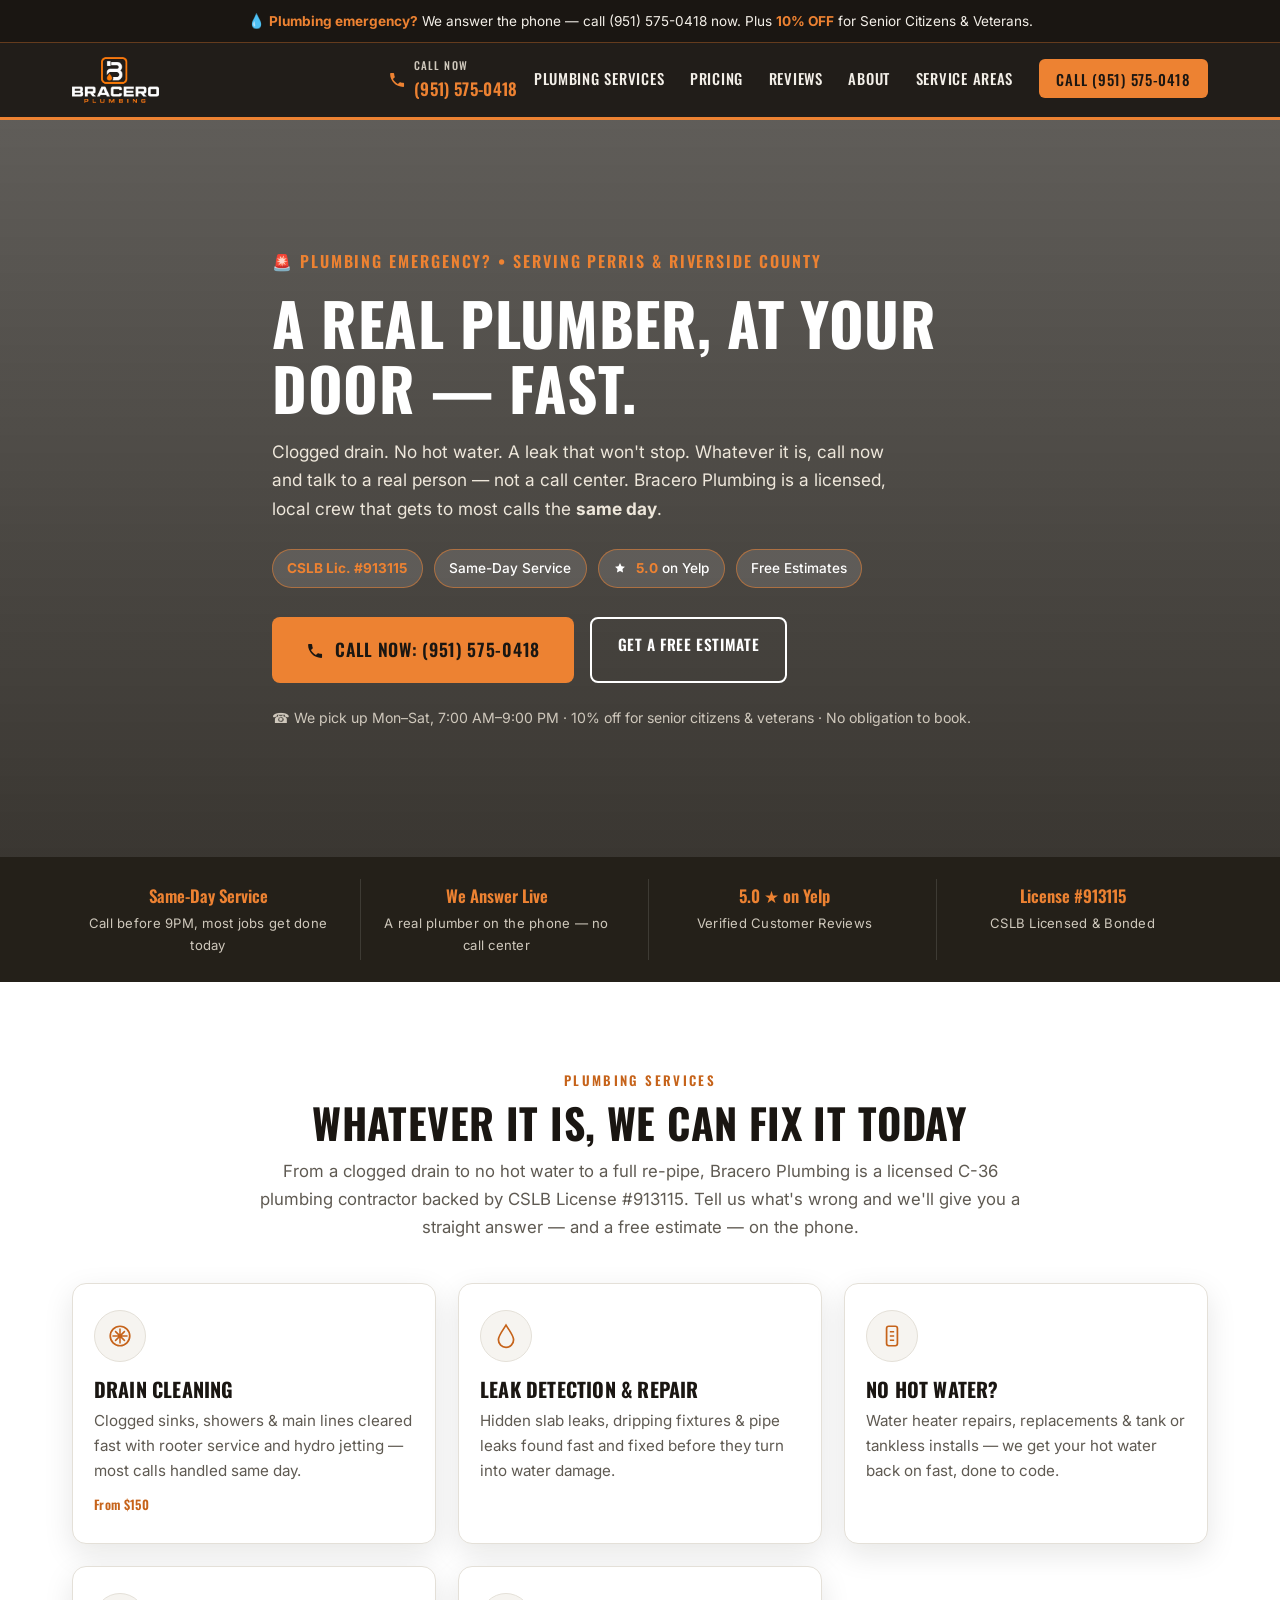
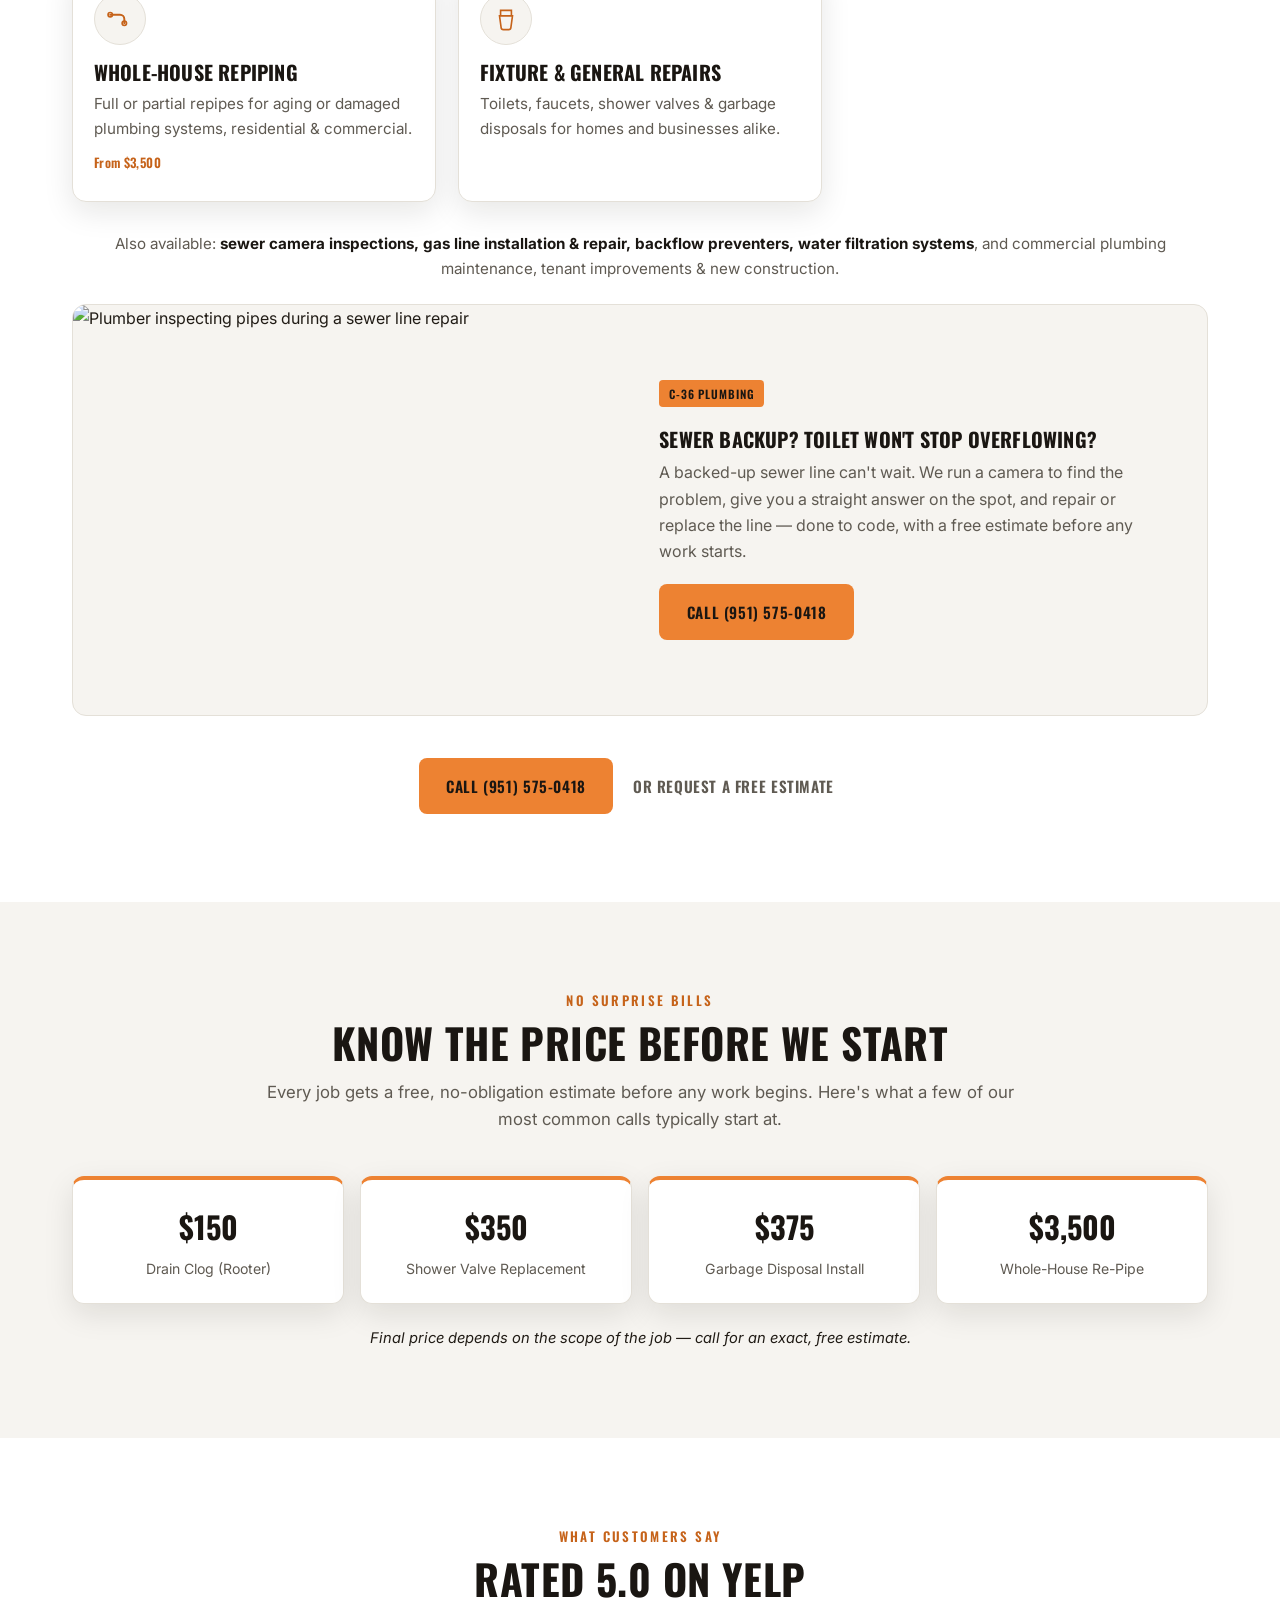
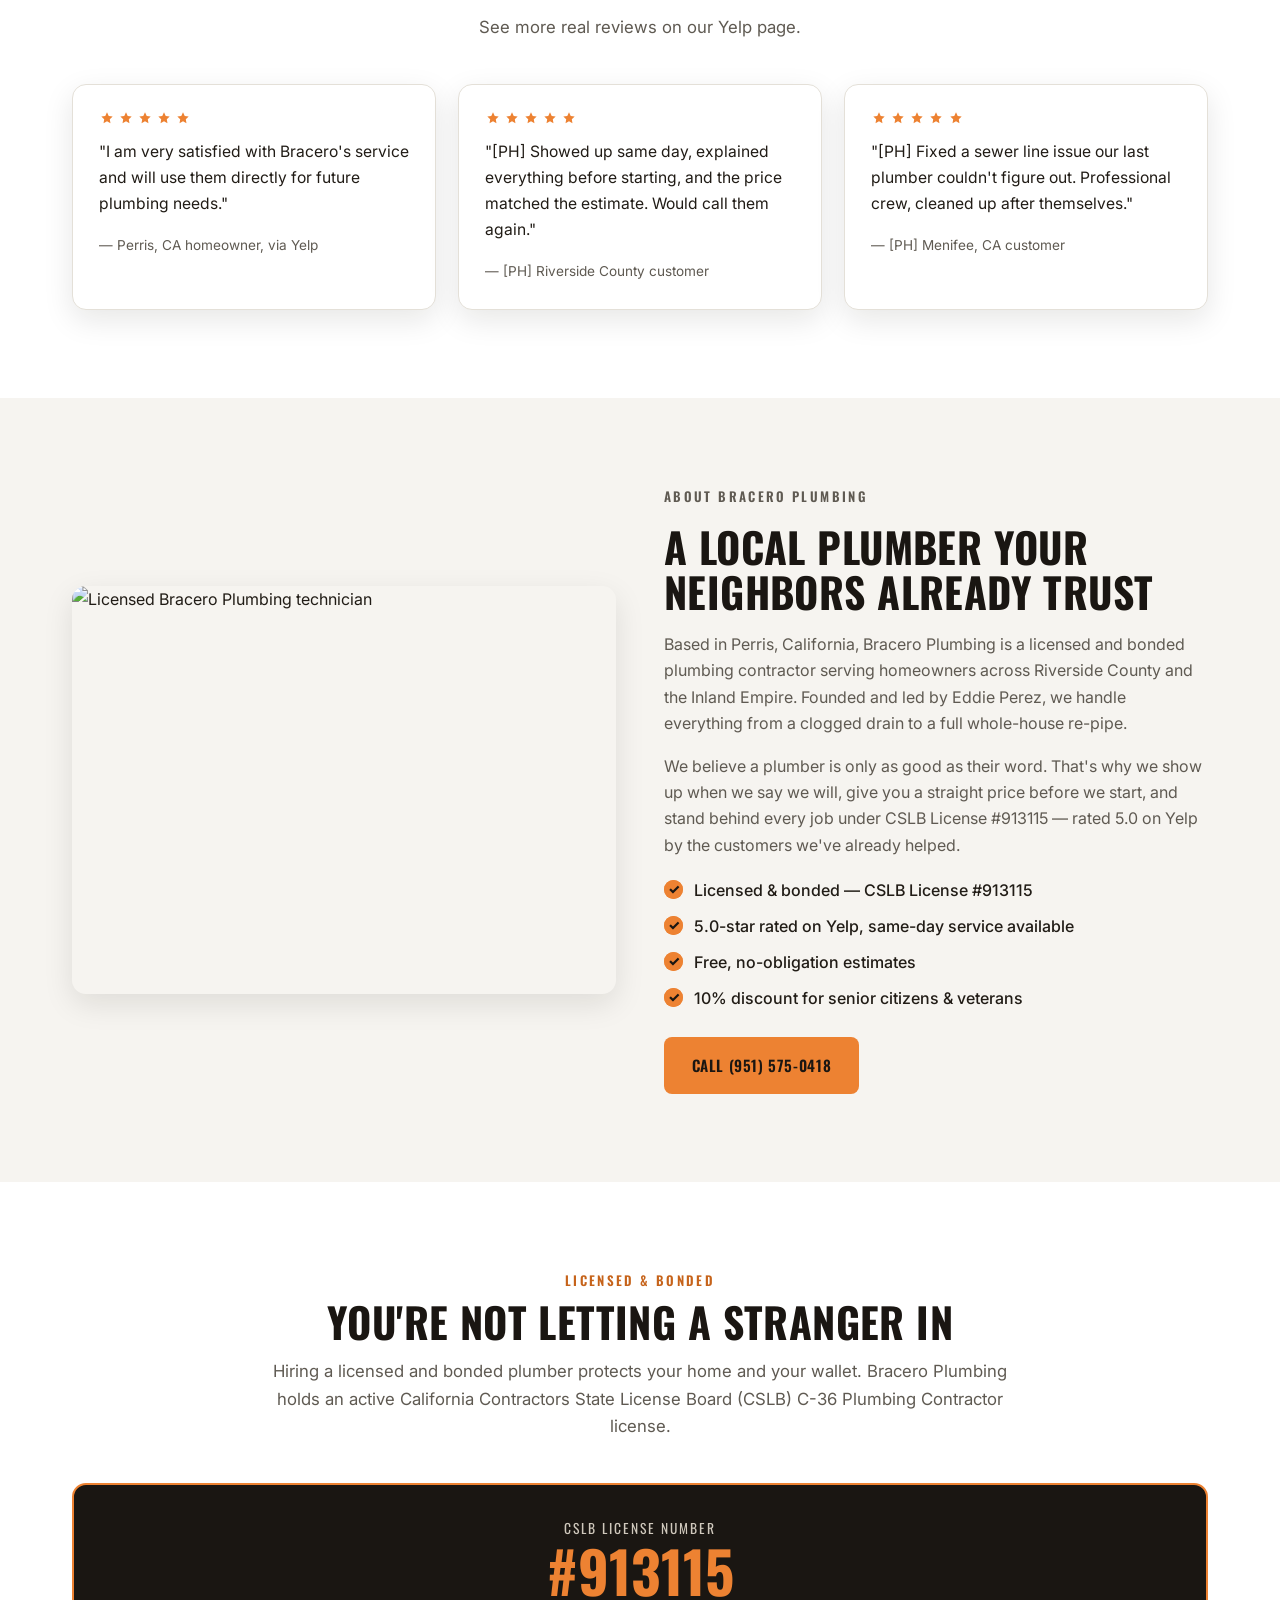
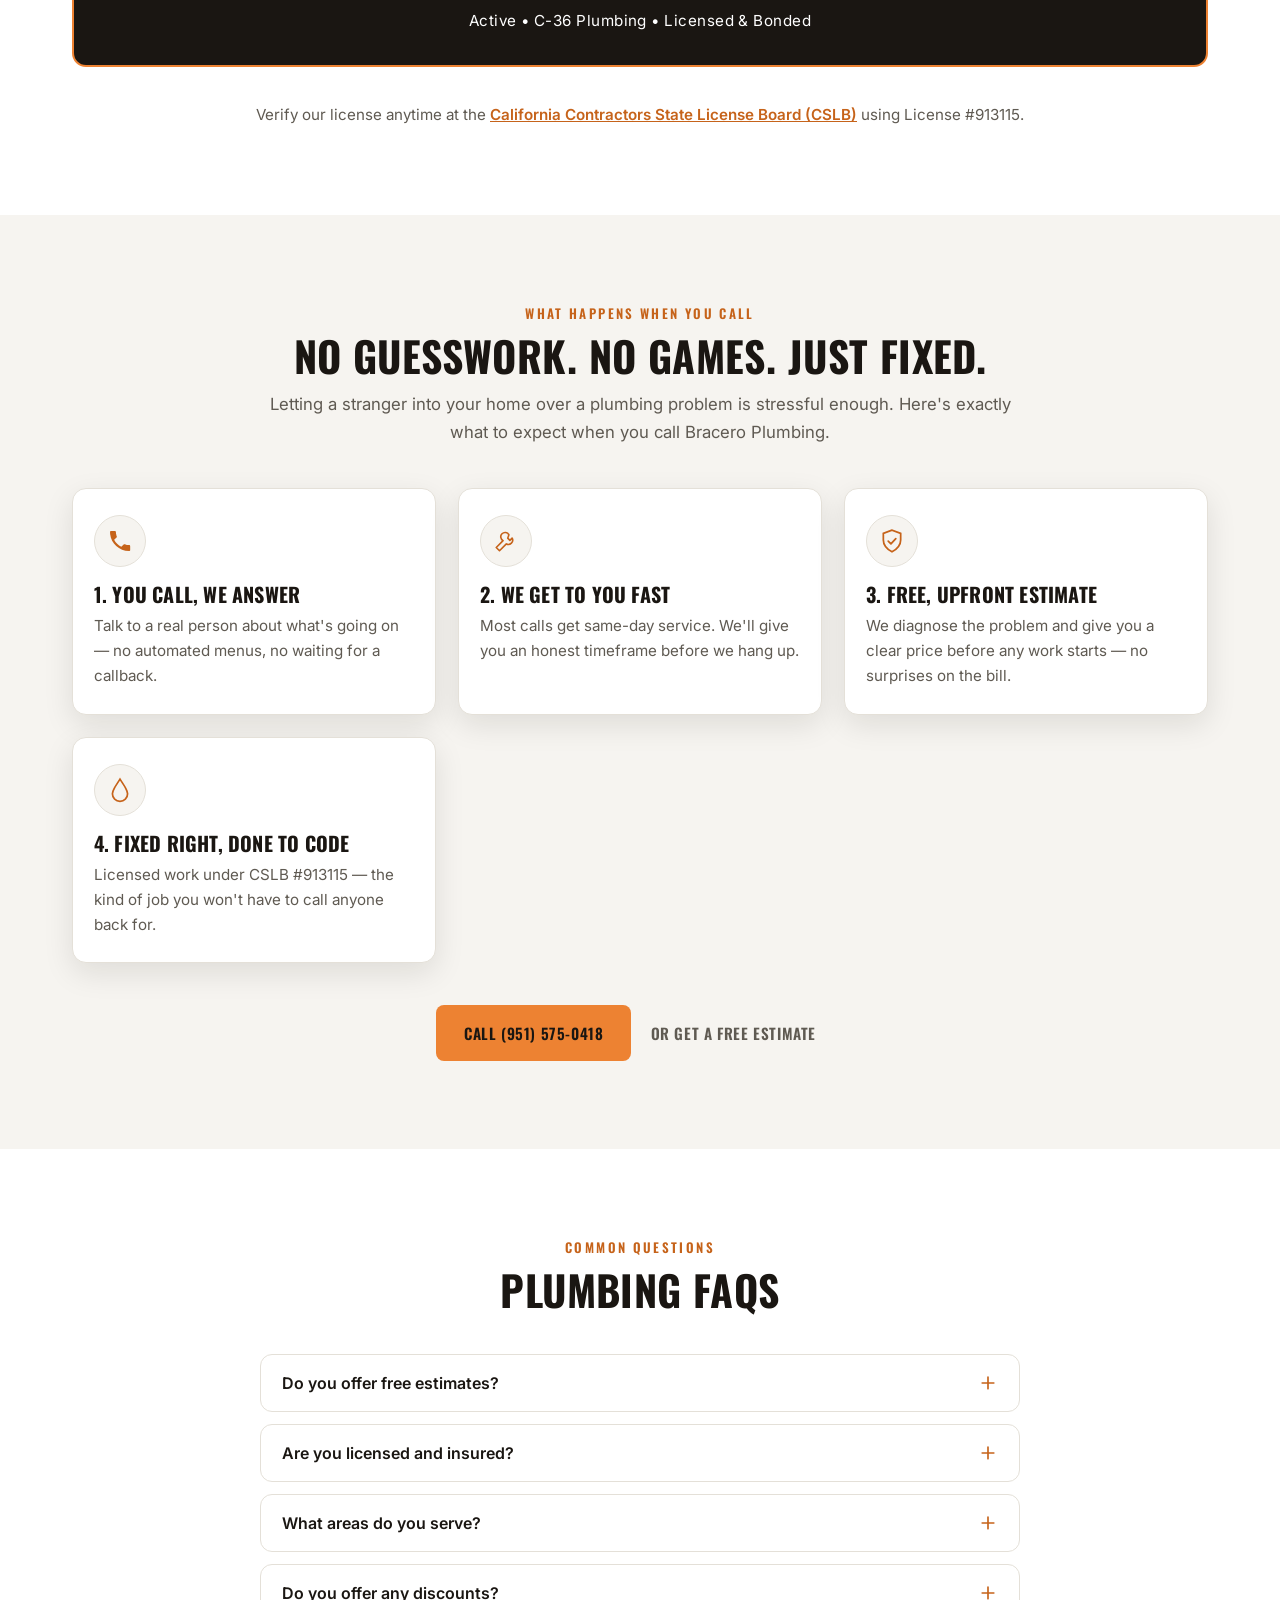
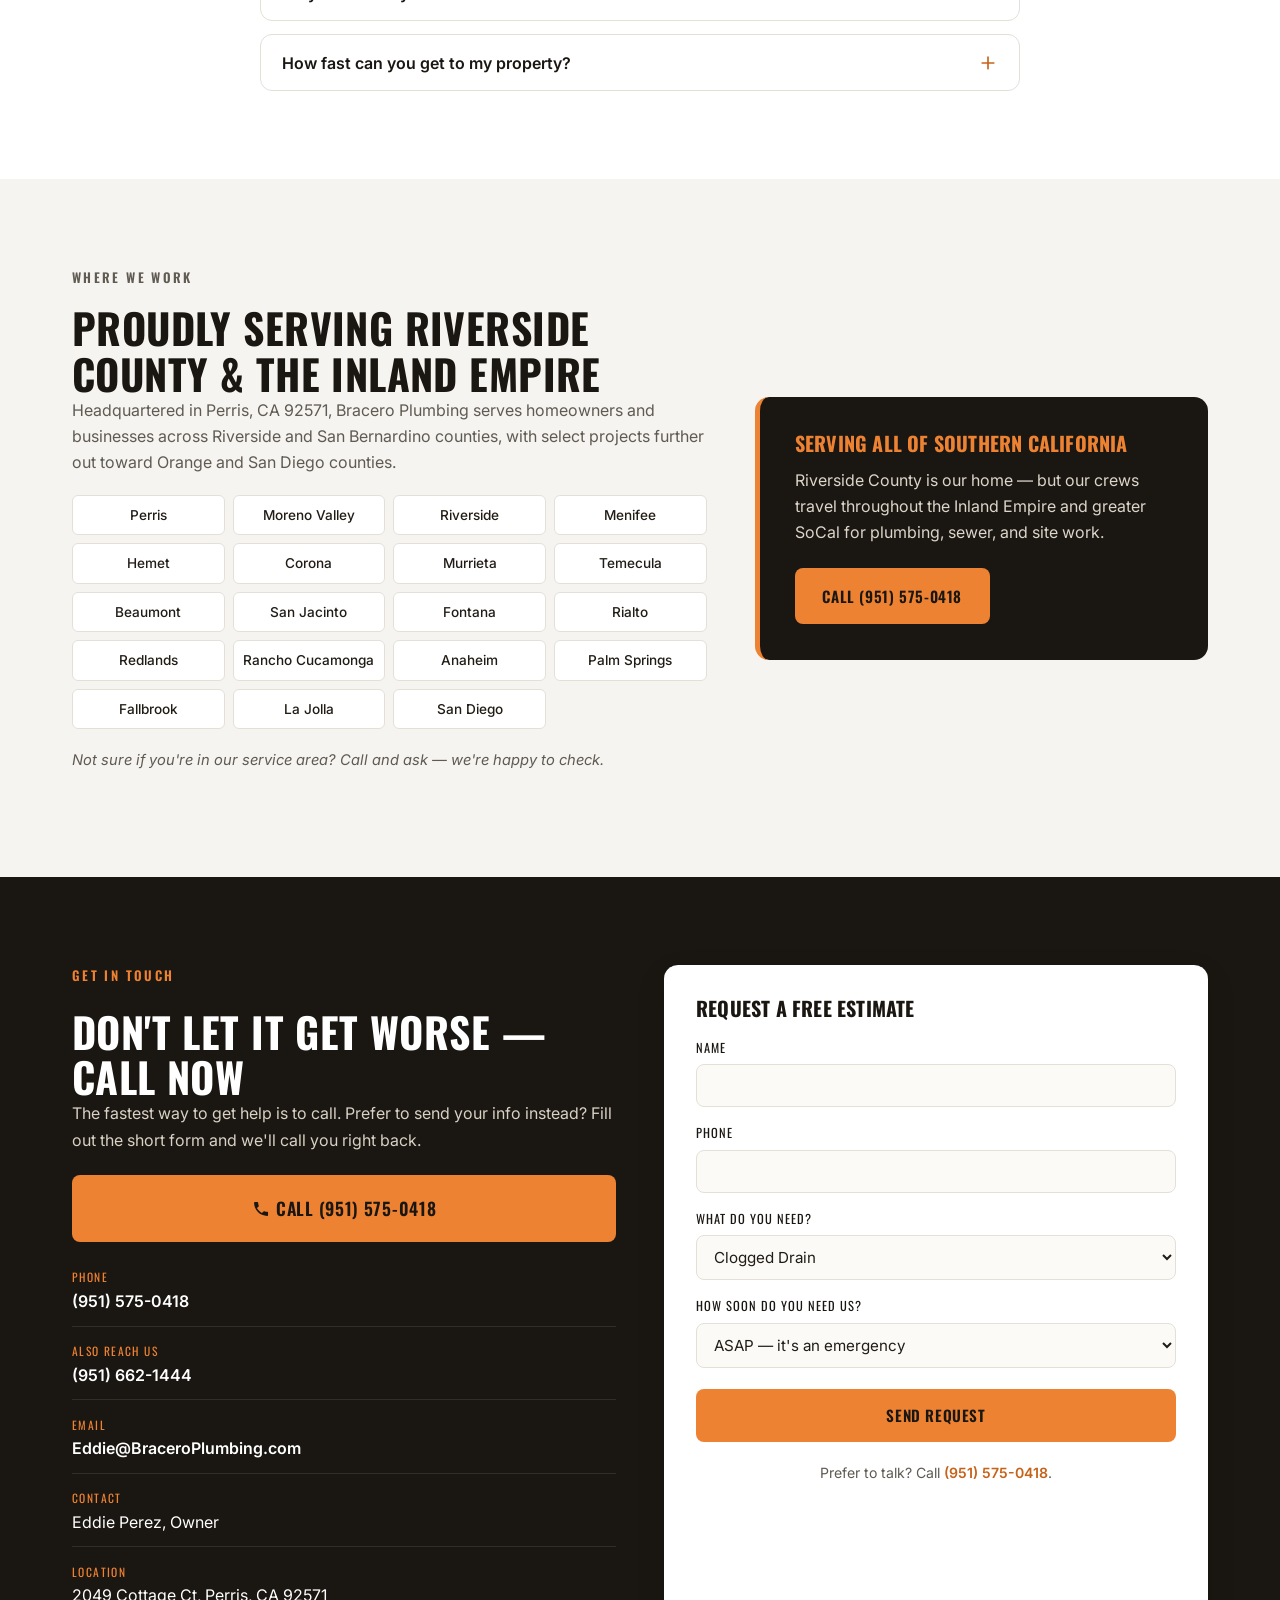
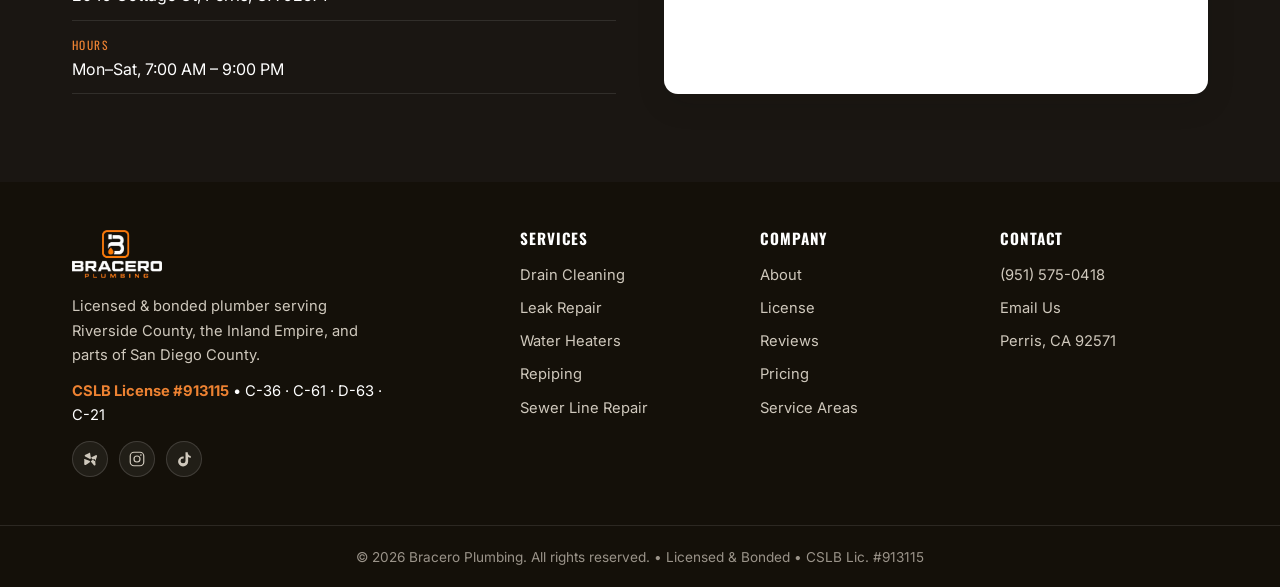
==== index.html @ b83cc7f8 "aaa" ====
<!DOCTYPE html>
<html lang="en">

<head>
  <meta charset="UTF-8" />
  <meta name="viewport" content="width=device-width, initial-scale=1.0" />

  <!-- ===================== PRIMARY SEO ===================== -->
  <title>Emergency Plumber in Perris, CA | Same-Day Service — Bracero Plumbing</title>
  <meta name="description"
    content="Plumbing emergency in Perris, CA? Bracero Plumbing answers the phone and gets a licensed plumber to your door fast — clogged drains, no hot water, leaks, sewer backups &amp; more. Same-day service across Riverside County. CSLB #913115, 5.0 on Yelp. Call (951) 575-0418." />
  <meta name="keywords"
    content="emergency plumber Perris CA, plumber near me Perris, same day plumber Riverside County, clogged drain Perris, no hot water plumber, sewer backup plumber, licensed plumbing contractor Perris CA, CSLB License 913115" />
  <meta name="author" content="Bracero Plumbing" />
  <meta name="robots" content="index, follow" />
  <meta name="geo.region" content="US-CA" />
  <meta name="geo.placename" content="Perris, California" />
  <meta name="geo.position" content="33.7825;-117.2286" />
  <meta name="ICBM" content="33.7825, -117.2286" />
  <link rel="canonical" href="https://www.braceroengineeringco.com/" />

  <!-- ===================== OPEN GRAPH / SOCIAL ===================== -->
  <meta property="og:type" content="website" />
  <meta property="og:site_name" content="Bracero Plumbing" />
  <meta property="og:title" content="Emergency Plumber in Perris, CA | Bracero Plumbing" />
  <meta property="og:description"
    content="A licensed plumber to your door, fast. Clogged drains, no hot water, leaks &amp; sewer backups — same-day service across Riverside County. CSLB Lic. #913115 &middot; 5.0 on Yelp." />
  <meta property="og:url" content="https://www.braceroengineeringco.com/" />
  <meta property="og:image" content="https://www.braceroengineeringco.com/assets/img/og-image.jpg" />
  <meta property="og:image:width" content="1200" />
  <meta property="og:image:height" content="630" />
  <meta name="twitter:card" content="summary_large_image" />
  <meta name="twitter:title" content="Emergency Plumber in Perris, CA | Bracero Plumbing" />
  <meta name="twitter:description"
    content="Same-day drain cleaning, leak repair, water heaters &amp; sewer line service across Riverside County. CSLB Lic. #913115 &middot; 5.0 on Yelp." />
  <meta name="twitter:image" content="https://www.braceroengineeringco.com/assets/img/og-image.jpg" />

  <meta name="theme-color" content="#1a1612" />
  <link rel="icon" type="image/png" href="assets/img/favicon.png" />
  <link rel="apple-touch-icon" href="assets/img/favicon.png" />

  <!-- ===================== FONTS ===================== -->
  <link rel="preconnect" href="https://fonts.googleapis.com" />
  <link rel="preconnect" href="https://fonts.gstatic.com" crossorigin />
  <link
    href="https://fonts.googleapis.com/css2?family=Oswald:wght@500;600;700&family=Inter:wght@400;500;600;700&display=swap"
    rel="stylesheet" />

  <link rel="stylesheet" href="assets/css/styles.css" />

  <!-- ===================== STRUCTURED DATA (LocalBusiness) ===================== -->
  <script type="application/ld+json">
{
  "@context": "https://schema.org",
  "@type": "Plumber",
  "@id": "https://www.braceroengineeringco.com/#business",
  "name": "Bracero Plumbing",
  "image": "https://www.braceroengineeringco.com/assets/img/og-image.jpg",
  "logo": "https://www.braceroengineeringco.com/assets/img/logo-mark.png",
  "url": "https://www.braceroengineeringco.com/",
  "telephone": "+1-951-575-0418",
  "email": "Eddie@BraceroPlumbing.com",
  "description": "Licensed and bonded residential plumber serving Perris, Riverside County, the Inland Empire, and parts of San Diego County. Same-day drain cleaning, leak detection, water heaters, sewer line repair, and repiping. CSLB License #913115.",
  "slogan": "Licensed & Bonded — Built on Trust.",
  "founder": "Eddie Perez",
  "priceRange": "$$",
  "sameAs": [
    "https://www.yelp.com/biz/bracero-plumbing-perris",
    "https://instagram.com/Bracero_plumbing",
    "https://tiktok.com/@braceroengineering"
  ],
  "address": {
    "@type": "PostalAddress",
    "streetAddress": "2049 Cottage Ct",
    "addressLocality": "Perris",
    "addressRegion": "CA",
    "postalCode": "92571",
    "addressCountry": "US"
  },
  "geo": { "@type": "GeoCoordinates", "latitude": 33.7825, "longitude": -117.2286 },
  "areaServed": [
    { "@type": "AdministrativeArea", "name": "Riverside County, California" },
    { "@type": "AdministrativeArea", "name": "San Bernardino County, California" },
    { "@type": "City", "name": "Perris" },
    { "@type": "City", "name": "Moreno Valley" },
    { "@type": "City", "name": "Riverside" },
    { "@type": "City", "name": "Menifee" },
    { "@type": "City", "name": "Hemet" },
    { "@type": "City", "name": "Corona" },
    { "@type": "City", "name": "Murrieta" },
    { "@type": "City", "name": "Temecula" },
    { "@type": "City", "name": "Beaumont" },
    { "@type": "City", "name": "San Jacinto" },
    { "@type": "City", "name": "Fontana" },
    { "@type": "City", "name": "Rialto" },
    { "@type": "City", "name": "Redlands" },
    { "@type": "City", "name": "Rancho Cucamonga" },
    { "@type": "City", "name": "Anaheim" },
    { "@type": "City", "name": "Palm Springs" },
    { "@type": "City", "name": "Fallbrook" },
    { "@type": "City", "name": "La Jolla" },
    { "@type": "City", "name": "San Diego" }
  ],
  "hasCredential": "CSLB Contractor License #913115 (C-36 Plumbing Contractor)",
  "openingHoursSpecification": [{
    "@type": "OpeningHoursSpecification",
    "dayOfWeek": ["Monday","Tuesday","Wednesday","Thursday","Friday","Saturday"],
    "opens": "07:00", "closes": "21:00"
  }],
  "hasOfferCatalog": {
    "@type": "OfferCatalog",
    "name": "Plumbing Services",
    "itemListElement": [
      { "@type": "Offer", "itemOffered": { "@type": "Service", "name": "Drain Cleaning & Hydro Jetting" } },
      { "@type": "Offer", "itemOffered": { "@type": "Service", "name": "Sewer Camera Inspections" } },
      { "@type": "Offer", "itemOffered": { "@type": "Service", "name": "Sewer & Water-Line Repair" } },
      { "@type": "Offer", "itemOffered": { "@type": "Service", "name": "Slab-Leak Detection & Repair" } },
      { "@type": "Offer", "itemOffered": { "@type": "Service", "name": "Whole-House Repiping" } },
      { "@type": "Offer", "itemOffered": { "@type": "Service", "name": "Water Heater Installation & Repair" } },
      { "@type": "Offer", "itemOffered": { "@type": "Service", "name": "Toilet, Faucet & Fixture Repairs" } },
      { "@type": "Offer", "itemOffered": { "@type": "Service", "name": "Gas Line Installation & Repair" } },
      { "@type": "Offer", "itemOffered": { "@type": "Service", "name": "Backflow Preventers" } },
      { "@type": "Offer", "itemOffered": { "@type": "Service", "name": "Water Filtration Systems" } },
      { "@type": "Offer", "itemOffered": { "@type": "Service", "name": "Commercial Plumbing Maintenance" } },
      { "@type": "Offer", "itemOffered": { "@type": "Service", "name": "New Construction Plumbing" } }
    ]
  }
}
</script>
</head>

<body>

  <!-- ===================== PROMO BANNER ===================== -->
  <div class="promo-banner">
    <div class="container">
      <p>💧 <strong>Plumbing emergency?</strong> We answer the phone — call (951) 575-0418 now. Plus <strong>10% OFF</strong> for Senior Citizens &amp; Veterans.</p>
    </div>
  </div>

  <!-- ===================== HEADER ===================== -->
  <header class="site-header" id="top">
    <div class="container header-inner">
      <a href="#top" class="brand" aria-label="Bracero Plumbing home">
        <img src="assets/img/logo-mark.png" alt="Bracero Plumbing logo" class="brand-logo" />
      </a>
      <a href="tel:+19515750418" class="header-phone">
        <svg class="icon" viewBox="0 0 24 24" aria-hidden="true"><use href="#i-phone"/></svg>
        <span><span class="header-phone-label">Call Now</span>(951) 575-0418</span>
      </a>
      <nav class="main-nav" aria-label="Primary">
        <button class="nav-toggle" id="navToggle" aria-label="Open menu" aria-expanded="false">
          <span></span><span></span><span></span>
        </button>
        <ul class="nav-list" id="navList">
          <li><a href="#services">Plumbing Services</a></li>
          <li><a href="#pricing">Pricing</a></li>
          <li><a href="#reviews">Reviews</a></li>
          <li><a href="#about">About</a></li>
          <li><a href="#areas">Service Areas</a></li>
          <li><a href="tel:+19515750418" class="nav-cta">Call (951) 575-0418</a></li>
        </ul>
      </nav>
    </div>
  </header>

  <!-- inline icon sprite -->
  <svg style="display:none" aria-hidden="true">
    <symbol id="i-phone" viewBox="0 0 24 24"><path d="M6.6 10.8c1.4 2.8 3.8 5.1 6.6 6.6l2.2-2.2c.3-.3.7-.4 1.1-.2 1.2.5 2.5.8 3.9.8.6 0 1 .4 1 1v3.4c0 .6-.4 1-1 1C10.6 21.2 2.8 13.4 2.8 3.7c0-.6.4-1 1-1H7.2c.6 0 1 .4 1 1 0 1.4.3 2.7.8 3.9.2.4.1.8-.2 1.1L6.6 10.8Z" fill="currentColor"/></symbol>
    <symbol id="i-drain" viewBox="0 0 24 24"><circle cx="12" cy="12" r="9" fill="none" stroke="currentColor" stroke-width="1.6"/><path d="M12 5v14M5 12h14M7.5 7.5l9 9M16.5 7.5l-9 9" stroke="currentColor" stroke-width="1.4"/></symbol>
    <symbol id="i-drop" viewBox="0 0 24 24"><path d="M12 2C9 7 5 11.5 5 15.5A7 7 0 0019 15.5C19 11.5 15 7 12 2Z" fill="none" stroke="currentColor" stroke-width="1.6"/></symbol>
    <symbol id="i-heater" viewBox="0 0 24 24"><rect x="7" y="3" width="10" height="18" rx="2" fill="none" stroke="currentColor" stroke-width="1.6"/><path d="M10 8h4M10 12h4M10 16h4" stroke="currentColor" stroke-width="1.4"/></symbol>
    <symbol id="i-pipe" viewBox="0 0 24 24"><path d="M3 8h9a4 4 0 0 1 4 4v4" fill="none" stroke="currentColor" stroke-width="1.8" stroke-linecap="round"/><circle cx="3" cy="8" r="2" fill="none" stroke="currentColor" stroke-width="1.6"/><circle cx="16" cy="16" r="2" fill="none" stroke="currentColor" stroke-width="1.6"/></symbol>
    <symbol id="i-wrench" viewBox="0 0 24 24"><path d="M14.7 6.3a4 4 0 1 0-5.4 5.4L3 18l3 3 6.3-6.3a4 4 0 0 0 5.4-5.4l-2.1 2.1-2-2z" fill="none" stroke="currentColor" stroke-width="1.5" stroke-linejoin="round"/></symbol>
    <symbol id="i-toilet" viewBox="0 0 24 24"><path d="M7 4h10v5H7z" fill="none" stroke="currentColor" stroke-width="1.5"/><path d="M6 9h12l-1.5 11a2 2 0 0 1-2 1.8h-5a2 2 0 0 1-2-1.8L6 9Z" fill="none" stroke="currentColor" stroke-width="1.5"/></symbol>
    <symbol id="i-shield" viewBox="0 0 24 24"><path d="M12 2 4 5v6c0 5 3.5 8.5 8 11 4.5-2.5 8-6 8-11V5l-8-3Z" fill="none" stroke="currentColor" stroke-width="1.6"/><path d="M8.5 12.2 11 14.7l4.5-4.9" fill="none" stroke="currentColor" stroke-width="1.6" stroke-linecap="round" stroke-linejoin="round"/></symbol>
    <symbol id="i-star" viewBox="0 0 24 24"><path d="M12 3.5l2.6 5.4 5.9.8-4.3 4.2 1 5.9-5.2-2.8-5.2 2.8 1-5.9-4.3-4.2 5.9-.8Z" fill="currentColor"/></symbol>
    <symbol id="i-plus" viewBox="0 0 24 24"><path d="M12 5v14M5 12h14" stroke="currentColor" stroke-width="2" stroke-linecap="round"/></symbol>
    <symbol id="i-instagram" viewBox="0 0 24 24"><rect x="3" y="3" width="18" height="18" rx="5" fill="none" stroke="currentColor" stroke-width="1.6"/><circle cx="12" cy="12" r="4" fill="none" stroke="currentColor" stroke-width="1.6"/><circle cx="17.2" cy="6.8" r="1.1" fill="currentColor"/></symbol>
    <symbol id="i-tiktok" viewBox="0 0 24 24"><path d="M14 3v11.5a3.3 3.3 0 1 1-3.3-3.3c.3 0 .6 0 .9.1V8.7a6.7 6.7 0 1 0 5.9 6.6V9.4a6.2 6.2 0 0 0 3.5 1.1V7.9a4.1 4.1 0 0 1-3.5-2.3A4.2 4.2 0 0 1 17 3Z" fill="currentColor"/></symbol>
    <symbol id="i-yelp" viewBox="0 0 24 24"><path d="M12 3.5l1.2 6.8a1.3 1.3 0 0 1-1.9 1.4L5.6 8.6a1.3 1.3 0 0 1 .4-2.4l5.6-2.6a.4.4 0 0 1 .4-.1ZM4.9 12l6.2 2.2a1.3 1.3 0 0 1 .2 2.4l-5 3.3a1.3 1.3 0 0 1-2-1.1l.1-5.7a.4.4 0 0 1 .5-1.1Zm8.4 3.6 3.9 4.8a1.3 1.3 0 0 0 2.2-1l-.6-6.1a1.3 1.3 0 0 0-2.1-.9l-3.2 2.4a1.3 1.3 0 0 0-.2 1.8ZM14 9.8l5.5-2.9a1.3 1.3 0 0 1 1.8 1.6l-1.9 5.4a1.3 1.3 0 0 1-2.3.2L14 10.9a.4.4 0 0 1 0-1.1Z" fill="currentColor"/></symbol>
  </svg>

  <!-- ===================== HERO ===================== -->
  <section class="hero" id="home">
    <div class="hero-overlay"></div>
    <div class="container hero-content">
      <p class="hero-eyebrow">🚨 Plumbing Emergency? &bull; Serving Perris &amp; Riverside County</p>
      <h1>A Real Plumber, At Your Door — Fast.</h1>
      <p class="hero-sub">Clogged drain. No hot water. A leak that won't stop. Whatever it is, call now and talk to
        a real person — not a call center. Bracero Plumbing is a licensed, local crew that gets to most calls the
        <strong>same day</strong>.</p>
      <div class="hero-badges">
        <span class="badge"><strong>CSLB Lic. #913115</strong></span>
        <span class="badge">Same-Day Service</span>
        <a class="badge" href="https://www.yelp.com/biz/bracero-plumbing-perris" target="_blank" rel="noopener">
          <svg class="icon" viewBox="0 0 24 24" aria-hidden="true" style="width:14px;height:14px;vertical-align:-2px;margin-right:.3rem"><use href="#i-star"/></svg>
          <strong>5.0</strong> on Yelp
        </a>
        <span class="badge">Free Estimates</span>
      </div>
      <div class="hero-actions">
        <a href="tel:+19515750418" class="btn btn-primary btn-lg">
          <svg class="icon" viewBox="0 0 24 24" aria-hidden="true"><use href="#i-phone"/></svg>
          Call Now: (951) 575-0418
        </a>
        <a href="#contact" class="btn btn-outline">Get a Free Estimate</a>
      </div>
      <p class="hero-hours">☎ We pick up Mon–Sat, 7:00 AM–9:00 PM &middot; 10% off for senior citizens &amp;
        veterans &middot; No obligation to book.</p>
    </div>
  </section>

  <!-- ===================== TRUST BAR ===================== -->
  <section class="trustbar" aria-label="Why choose Bracero Plumbing">
    <div class="container trustbar-grid">
      <div class="trust-item"><span class="trust-num">Same-Day Service</span><span class="trust-label">Call before
          9PM, most jobs get done today</span></div>
      <div class="trust-item"><span class="trust-num">We Answer Live</span><span class="trust-label">A real plumber
          on the phone — no call center</span></div>
      <div class="trust-item"><span class="trust-num">5.0 &#9733; on Yelp</span><span class="trust-label">Verified
          Customer Reviews</span></div>
      <div class="trust-item"><span class="trust-num">License #913115</span><span class="trust-label">CSLB Licensed
          &amp; Bonded</span></div>
    </div>
  </section>

  <!-- ===================== PLUMBING SERVICES ===================== -->
  <section class="section" id="services">
    <div class="container">
      <div class="section-head">
        <p class="eyebrow">Plumbing Services</p>
        <h2>Whatever It Is, We Can Fix It Today</h2>
        <p class="section-intro">From a clogged drain to no hot water to a full re-pipe, Bracero Plumbing is a
          licensed C-36 plumbing contractor backed by CSLB&nbsp;License&nbsp;#913115. Tell us what's wrong and
          we'll give you a straight answer — and a free estimate — on the phone.</p>
      </div>

      <div class="cards icon-cards">
        <article class="card icon-card">
          <div class="icon-card-icon"><svg class="icon" viewBox="0 0 24 24" aria-hidden="true"><use href="#i-drain"/></svg></div>
          <div class="card-body">
            <h3>Drain Cleaning</h3>
            <p>Clogged sinks, showers &amp; main lines cleared fast with rooter service and hydro jetting — most
              calls handled same day.</p>
            <span class="icon-card-price">From $150</span>
          </div>
        </article>

        <article class="card icon-card">
          <div class="icon-card-icon"><svg class="icon" viewBox="0 0 24 24" aria-hidden="true"><use href="#i-drop"/></svg></div>
          <div class="card-body">
            <h3>Leak Detection &amp; Repair</h3>
            <p>Hidden slab leaks, dripping fixtures &amp; pipe leaks found fast and fixed before they turn into
              water damage.</p>
          </div>
        </article>

        <article class="card icon-card">
          <div class="icon-card-icon"><svg class="icon" viewBox="0 0 24 24" aria-hidden="true"><use href="#i-heater"/></svg></div>
          <div class="card-body">
            <h3>No Hot Water?</h3>
            <p>Water heater repairs, replacements &amp; tank or tankless installs — we get your hot water back on
              fast, done to code.</p>
          </div>
        </article>

        <article class="card icon-card">
          <div class="icon-card-icon"><svg class="icon" viewBox="0 0 24 24" aria-hidden="true"><use href="#i-pipe"/></svg></div>
          <div class="card-body">
            <h3>Whole-House Repiping</h3>
            <p>Full or partial repipes for aging or damaged plumbing systems, residential &amp; commercial.</p>
            <span class="icon-card-price">From $3,500</span>
          </div>
        </article>

        <article class="card icon-card">
          <div class="icon-card-icon"><svg class="icon" viewBox="0 0 24 24" aria-hidden="true"><use href="#i-toilet"/></svg></div>
          <div class="card-body">
            <h3>Fixture &amp; General Repairs</h3>
            <p>Toilets, faucets, shower valves &amp; garbage disposals for homes and businesses alike.</p>
          </div>
        </article>
      </div>

      <p class="services-more">Also available: <strong>sewer camera inspections, gas line installation &amp; repair,
        backflow preventers, water filtration systems</strong>, and commercial plumbing maintenance, tenant
        improvements &amp; new construction.</p>

      <div class="feature-banner">
        <div class="feature-banner-media">
          <img src="https://images.unsplash.com/photo-1748442001865-5583ec02ae22?q=80&w=1200&auto=format&fit=crop"
            alt="Plumber inspecting pipes during a sewer line repair" loading="lazy" />
        </div>
        <div class="feature-banner-body">
          <span class="card-tag">C-36 Plumbing</span>
          <h3>Sewer Backup? Toilet Won't Stop Overflowing?</h3>
          <p>A backed-up sewer line can't wait. We run a camera to find the problem, give you a straight answer on
            the spot, and repair or replace the line — done to code, with a free estimate before any work starts.</p>
          <a href="tel:+19515750418" class="btn btn-primary">Call (951) 575-0418</a>
        </div>
      </div>

      <div class="section-cta">
        <a href="tel:+19515750418" class="btn btn-primary">Call (951) 575-0418</a>
        <a href="#contact" class="btn btn-ghost">or request a free estimate</a>
      </div>
    </div>
  </section>

  <!-- ===================== PRICING ===================== -->
  <section class="section section-alt" id="pricing">
    <div class="container">
      <div class="section-head">
        <p class="eyebrow">No Surprise Bills</p>
        <h2>Know the Price Before We Start</h2>
        <p class="section-intro">Every job gets a free, no-obligation estimate before any work begins. Here's
          what a few of our most common calls typically start at.</p>
      </div>
      <div class="pricing-strip">
        <div class="pricing-chip"><span class="pricing-amount">$150</span><span class="pricing-label">Drain Clog
            (Rooter)</span></div>
        <div class="pricing-chip"><span class="pricing-amount">$350</span><span class="pricing-label">Shower Valve
            Replacement</span></div>
        <div class="pricing-chip"><span class="pricing-amount">$375</span><span class="pricing-label">Garbage
            Disposal Install</span></div>
        <div class="pricing-chip"><span class="pricing-amount">$3,500</span><span class="pricing-label">Whole-House
            Re-Pipe</span></div>
      </div>
      <p class="areas-note" style="text-align:center;margin-top:1.4rem">Final price depends on the scope of the job
        — call for an exact, free estimate.</p>
    </div>
  </section>

  <!-- ===================== REVIEWS ===================== -->
  <section class="section" id="reviews">
    <div class="container">
      <div class="section-head">
        <p class="eyebrow">What Customers Say</p>
        <h2>Rated 5.0 on Yelp</h2>
        <p class="section-intro">See more real reviews on our <a
            href="https://www.yelp.com/biz/bracero-plumbing-perris" target="_blank" rel="noopener">Yelp page</a>.</p>
      </div>
      <div class="reviews-grid">
        <!-- [PH] Placeholder reviews — swap for real Google/Yelp reviews before launch -->
        <blockquote class="review-card">
          <div class="review-stars">
            <svg class="icon" viewBox="0 0 24 24"><use href="#i-star"/></svg>
            <svg class="icon" viewBox="0 0 24 24"><use href="#i-star"/></svg>
            <svg class="icon" viewBox="0 0 24 24"><use href="#i-star"/></svg>
            <svg class="icon" viewBox="0 0 24 24"><use href="#i-star"/></svg>
            <svg class="icon" viewBox="0 0 24 24"><use href="#i-star"/></svg>
          </div>
          <p>"I am very satisfied with Bracero's service and will use them directly for future plumbing needs."</p>
          <cite>— Perris, CA homeowner, via Yelp</cite>
        </blockquote>
        <blockquote class="review-card">
          <div class="review-stars">
            <svg class="icon" viewBox="0 0 24 24"><use href="#i-star"/></svg>
            <svg class="icon" viewBox="0 0 24 24"><use href="#i-star"/></svg>
            <svg class="icon" viewBox="0 0 24 24"><use href="#i-star"/></svg>
            <svg class="icon" viewBox="0 0 24 24"><use href="#i-star"/></svg>
            <svg class="icon" viewBox="0 0 24 24"><use href="#i-star"/></svg>
          </div>
          <p>"[PH] Showed up same day, explained everything before starting, and the price matched the estimate.
            Would call them again."</p>
          <cite>— [PH] Riverside County customer</cite>
        </blockquote>
        <blockquote class="review-card">
          <div class="review-stars">
            <svg class="icon" viewBox="0 0 24 24"><use href="#i-star"/></svg>
            <svg class="icon" viewBox="0 0 24 24"><use href="#i-star"/></svg>
            <svg class="icon" viewBox="0 0 24 24"><use href="#i-star"/></svg>
            <svg class="icon" viewBox="0 0 24 24"><use href="#i-star"/></svg>
            <svg class="icon" viewBox="0 0 24 24"><use href="#i-star"/></svg>
          </div>
          <p>"[PH] Fixed a sewer line issue our last plumber couldn't figure out. Professional crew, cleaned up
            after themselves."</p>
          <cite>— [PH] Menifee, CA customer</cite>
        </blockquote>
      </div>
    </div>
  </section>

  <!-- ===================== ABOUT ===================== -->
  <section class="section section-alt" id="about">
    <div class="container about-grid">
      <div class="about-media">
        <img src="https://images.unsplash.com/photo-1613839397604-65fffe7fc3d4?q=80&w=1200&auto=format&fit=crop"
          alt="Licensed Bracero Plumbing technician" loading="lazy" />
      </div>
      <div class="about-text">
        <p class="eyebrow">About Bracero Plumbing</p>
        <h2>A Local Plumber Your Neighbors Already Trust</h2>
        <p>Based in Perris, California, Bracero Plumbing is a licensed and bonded plumbing contractor serving
          homeowners across Riverside County and the Inland Empire. Founded and led by Eddie Perez, we handle
          everything from a clogged drain to a full whole-house re-pipe.</p>
        <p>We believe a plumber is only as good as their word. That's why we show up when we say we will,
          give you a straight price before we start, and stand behind every job under
          CSLB&nbsp;License&nbsp;#913115 — rated 5.0 on Yelp by the customers we've already helped.</p>
        <ul class="checklist">
          <li>Licensed &amp; bonded — CSLB License&nbsp;#913115</li>
          <li>5.0-star rated on Yelp, same-day service available</li>
          <li>Free, no-obligation estimates</li>
          <li>10% discount for senior citizens &amp; veterans</li>
        </ul>
        <a href="tel:+19515750418" class="btn btn-primary">Call (951) 575-0418</a>
      </div>
    </div>
  </section>

  <!-- ===================== LICENSE / TRUST ===================== -->
  <section class="section" id="license">
    <div class="container">
      <div class="section-head">
        <p class="eyebrow">Licensed &amp; Bonded</p>
        <h2>You're Not Letting A Stranger In</h2>
        <p class="section-intro">Hiring a licensed and bonded plumber protects your home and your wallet.
          Bracero Plumbing holds an active California Contractors State License Board (CSLB) C-36 Plumbing
          Contractor license.</p>
      </div>

      <div class="license-banner">
        <div class="license-num">
          <span class="license-label">CSLB License Number</span>
          <span class="license-value">#913115</span>
          <span class="license-status">Active &bull; C-36 Plumbing &bull; Licensed &amp; Bonded</span>
        </div>
      </div>
      <p class="license-note">Verify our license anytime at the <a href="https://www.cslb.ca.gov/" target="_blank"
          rel="noopener">California Contractors State License Board (CSLB)</a> using License&nbsp;#913115.</p>
    </div>
  </section>

  <!-- ===================== WHAT TO EXPECT ===================== -->
  <section class="section section-alt" id="gallery">
    <div class="container">
      <div class="section-head">
        <p class="eyebrow">What Happens When You Call</p>
        <h2>No Guesswork. No Games. Just Fixed.</h2>
        <p class="section-intro">Letting a stranger into your home over a plumbing problem is stressful enough.
          Here's exactly what to expect when you call Bracero Plumbing.</p>
      </div>
      <div class="cards icon-cards">
        <article class="card icon-card">
          <div class="icon-card-icon"><svg class="icon" viewBox="0 0 24 24" aria-hidden="true"><use href="#i-phone"/></svg></div>
          <div class="card-body">
            <h3>1. You Call, We Answer</h3>
            <p>Talk to a real person about what's going on — no automated menus, no waiting for a callback.</p>
          </div>
        </article>
        <article class="card icon-card">
          <div class="icon-card-icon"><svg class="icon" viewBox="0 0 24 24" aria-hidden="true"><use href="#i-wrench"/></svg></div>
          <div class="card-body">
            <h3>2. We Get To You Fast</h3>
            <p>Most calls get same-day service. We'll give you an honest timeframe before we hang up.</p>
          </div>
        </article>
        <article class="card icon-card">
          <div class="icon-card-icon"><svg class="icon" viewBox="0 0 24 24" aria-hidden="true"><use href="#i-shield"/></svg></div>
          <div class="card-body">
            <h3>3. Free, Upfront Estimate</h3>
            <p>We diagnose the problem and give you a clear price before any work starts — no surprises on the bill.</p>
          </div>
        </article>
        <article class="card icon-card">
          <div class="icon-card-icon"><svg class="icon" viewBox="0 0 24 24" aria-hidden="true"><use href="#i-drop"/></svg></div>
          <div class="card-body">
            <h3>4. Fixed Right, Done to Code</h3>
            <p>Licensed work under CSLB #913115 — the kind of job you won't have to call anyone back for.</p>
          </div>
        </article>
      </div>
      <div class="section-cta">
        <a href="tel:+19515750418" class="btn btn-primary">Call (951) 575-0418</a>
        <a href="#contact" class="btn btn-ghost">or get a free estimate</a>
      </div>
    </div>
  </section>

  <!-- ===================== FAQ ===================== -->
  <section class="section" id="faq">
    <div class="container">
      <div class="section-head">
        <p class="eyebrow">Common Questions</p>
        <h2>Plumbing FAQs</h2>
      </div>
      <div class="faq-list">
        <div class="faq-item">
          <button class="faq-q" aria-expanded="false">
            <span>Do you offer free estimates?</span>
            <svg class="icon faq-icon" viewBox="0 0 24 24"><use href="#i-plus"/></svg>
          </button>
          <div class="faq-a">
            <p>Yes — call (951) 575-0418 or fill out our form and we'll give you a free, no-obligation estimate for
              your plumbing project.</p>
          </div>
        </div>
        <div class="faq-item">
          <button class="faq-q" aria-expanded="false">
            <span>Are you licensed and insured?</span>
            <svg class="icon faq-icon" viewBox="0 0 24 24"><use href="#i-plus"/></svg>
          </button>
          <div class="faq-a">
            <p>Yes. Bracero Plumbing is licensed and bonded under CSLB License #913115, classified C-36 Plumbing,
              C-61, D-63, and C-21. You can verify our license anytime at cslb.ca.gov.</p>
          </div>
        </div>
        <div class="faq-item">
          <button class="faq-q" aria-expanded="false">
            <span>What areas do you serve?</span>
            <svg class="icon faq-icon" viewBox="0 0 24 24"><use href="#i-plus"/></svg>
          </button>
          <div class="faq-a">
            <p>We're based in Perris and serve all of Riverside County and the Inland Empire — including Moreno
              Valley, Riverside, Menifee, Hemet, Corona, Murrieta, Temecula, Fontana, Rialto, Redlands, and Rancho
              Cucamonga — plus Palm Springs, Fallbrook, La Jolla, and San Diego for qualifying projects.</p>
          </div>
        </div>
        <div class="faq-item">
          <button class="faq-q" aria-expanded="false">
            <span>Do you offer any discounts?</span>
            <svg class="icon faq-icon" viewBox="0 0 24 24"><use href="#i-plus"/></svg>
          </button>
          <div class="faq-a">
            <p>Yes — we offer 10% off for senior citizens and veterans. Just mention it when you call.</p>
          </div>
        </div>
        <div class="faq-item">
          <button class="faq-q" aria-expanded="false">
            <span>How fast can you get to my property?</span>
            <svg class="icon faq-icon" viewBox="0 0 24 24"><use href="#i-plus"/></svg>
          </button>
          <div class="faq-a">
            <p>We offer same-day service for most calls. Call us at (951) 575-0418 and we'll give you our next
              available appointment. We're open Monday–Saturday, 7:00 AM–9:00 PM.</p>
          </div>
        </div>
      </div>
    </div>
  </section>

  <!-- ===================== SERVICE AREAS ===================== -->
  <section class="section section-alt" id="areas">
    <div class="container areas-grid">
      <div>
        <p class="eyebrow">Where We Work</p>
        <h2>Proudly Serving Riverside County &amp; the Inland Empire</h2>
        <p>Headquartered in Perris, CA&nbsp;92571, Bracero Plumbing serves homeowners and businesses across
          Riverside and San Bernardino counties, with select projects further out toward Orange and San Diego
          counties.</p>
        <ul class="area-list">
          <li>Perris</li>
          <li>Moreno Valley</li>
          <li>Riverside</li>
          <li>Menifee</li>
          <li>Hemet</li>
          <li>Corona</li>
          <li>Murrieta</li>
          <li>Temecula</li>
          <li>Beaumont</li>
          <li>San Jacinto</li>
          <li>Fontana</li>
          <li>Rialto</li>
          <li>Redlands</li>
          <li>Rancho Cucamonga</li>
          <li>Anaheim</li>
          <li>Palm Springs</li>
          <li>Fallbrook</li>
          <li>La Jolla</li>
          <li>San Diego</li>
        </ul>
        <p class="areas-note">Not sure if you're in our service area? Call and ask — we're happy to check.</p>
      </div>
      <div class="areas-card">
        <h3>Serving All of Southern California</h3>
        <p>Riverside County is our home — but our crews travel throughout the Inland Empire and greater SoCal for
          plumbing, sewer, and site work.</p>
        <a href="tel:+19515750418" class="btn btn-primary">Call (951) 575-0418</a>
      </div>
    </div>
  </section>

  <!-- ===================== CONTACT ===================== -->
  <section class="section section-dark" id="contact">
    <div class="container contact-grid">
      <div class="contact-info">
        <p class="eyebrow accent">Get In Touch</p>
        <h2>Don't Let It Get Worse — Call Now</h2>
        <p>The fastest way to get help is to call. Prefer to send your info instead? Fill out the short form and
          we'll call you right back.</p>
        <a href="tel:+19515750418" class="btn btn-primary btn-lg btn-block contact-call-btn">
          <svg class="icon" viewBox="0 0 24 24" aria-hidden="true"><use href="#i-phone"/></svg>
          Call (951) 575-0418
        </a>
        <ul class="contact-list">
          <li><span class="ci-label">Phone</span><a href="tel:+19515750418">(951) 575-0418</a></li>
          <li><span class="ci-label">Also Reach Us</span><a href="tel:+19516621444">(951) 662-1444</a></li>
          <li><span class="ci-label">Email</span><a
              href="mailto:Eddie@BraceroPlumbing.com">Eddie@BraceroPlumbing.com</a></li>
          <li><span class="ci-label">Contact</span>Eddie Perez, Owner</li>
          <li><span class="ci-label">Location</span>2049 Cottage Ct, Perris, CA 92571</li>
          <li><span class="ci-label">Hours</span>Mon–Sat, 7:00 AM – 9:00 PM</li>
        </ul>
      </div>
      <div class="contact-form-wrap">
        <h3 class="contact-form-title">Request a Free Estimate</h3>
        <form class="contact-form" action="mailto:Eddie@BraceroPlumbing.com" method="post" enctype="text/plain">
          <div class="field field-full"><label for="name">Name</label><input type="text" id="name" name="name" required /></div>
          <div class="field field-full"><label for="phone">Phone</label><input type="tel" id="phone" name="phone" required /></div>
          <div class="field field-full"><label for="service">What do you need?</label>
            <select id="service" name="service">
              <option>Clogged Drain</option>
              <option>No Hot Water</option>
              <option>Leak</option>
              <option>Sewer Backup</option>
              <option>Water Heater</option>
              <option>Repiping</option>
              <option>Other</option>
            </select>
          </div>
          <div class="field field-full"><label for="urgency">How soon do you need us?</label>
            <select id="urgency" name="urgency">
              <option>ASAP — it's an emergency</option>
              <option>Today if possible</option>
              <option>This week</option>
              <option>Just getting a quote</option>
            </select>
          </div>
          <button type="submit" class="btn btn-primary btn-block">Send Request</button>
          <p class="form-note">Prefer to talk? Call <a href="tel:+19515750418">(951) 575-0418</a>.</p>
        </form>
      </div>
    </div>
  </section>

  <!-- ===================== FOOTER ===================== -->
  <footer class="site-footer">
    <div class="container footer-inner">
      <div class="footer-brand">
        <img src="assets/img/logo-mark.png" alt="Bracero Plumbing" class="footer-logo" />
        <p>Licensed &amp; bonded plumber serving Riverside County, the Inland Empire, and parts of San Diego
          County.</p>
        <p class="footer-lic"><strong>CSLB License #913115</strong> &bull; C-36 &middot; C-61 &middot; D-63 &middot;
          C-21</p>
        <div class="footer-social">
          <a href="https://www.yelp.com/biz/bracero-plumbing-perris" target="_blank" rel="noopener" aria-label="Yelp"><svg class="icon" viewBox="0 0 24 24"><use href="#i-yelp"/></svg></a>
          <a href="https://instagram.com/Bracero_plumbing" target="_blank" rel="noopener" aria-label="Instagram"><svg class="icon" viewBox="0 0 24 24"><use href="#i-instagram"/></svg></a>
          <a href="https://tiktok.com/@braceroengineering" target="_blank" rel="noopener" aria-label="TikTok"><svg class="icon" viewBox="0 0 24 24"><use href="#i-tiktok"/></svg></a>
        </div>
      </div>
      <div class="footer-col">
        <h4>Services</h4>
        <ul>
          <li><a href="#services">Drain Cleaning</a></li>
          <li><a href="#services">Leak Repair</a></li>
          <li><a href="#services">Water Heaters</a></li>
          <li><a href="#services">Repiping</a></li>
          <li><a href="#services">Sewer Line Repair</a></li>
        </ul>
      </div>
      <div class="footer-col">
        <h4>Company</h4>
        <ul>
          <li><a href="#about">About</a></li>
          <li><a href="#license">License</a></li>
          <li><a href="#reviews">Reviews</a></li>
          <li><a href="#pricing">Pricing</a></li>
          <li><a href="#areas">Service Areas</a></li>
        </ul>
      </div>
      <div class="footer-col">
        <h4>Contact</h4>
        <ul>
          <li><a href="tel:+19515750418">(951) 575-0418</a></li>
          <li><a href="mailto:Eddie@BraceroPlumbing.com">Email Us</a></li>
          <li>Perris, CA 92571</li>
        </ul>
      </div>
    </div>
    <div class="footer-bottom">
      <div class="container">
        <p>&copy; <span id="year"></span> Bracero Plumbing. All rights reserved. &bull; Licensed &amp; Bonded
          &bull; CSLB&nbsp;Lic.&nbsp;#913115</p>
      </div>
    </div>
  </footer>

  <a href="tel:+19515750418" class="mobile-call" aria-label="Call Bracero Plumbing">📞 Call Now — (951) 575-0418</a>

  <script src="assets/js/main.js"></script>
  <script type="module"
    src="https://static.cloudflareinsights.com/beacon.min.js/v31edd6df95cf4e85bb4c19e7a9bdbcba1788362987495"
    integrity="sha512-iIg7k2xntmwu6/uSb5tpc/hySgZc4eoL31yB29W6tJFo2akwjPWcEqnCEdJvGexCL0KEQwVYv5BlowfhVz26hg=="
    data-cf-beacon='{"version":"2024.11.0","token":"9faa8212a9d14b8d8688ab4ada460621","r":1,"spa":2}'
    crossorigin="anonymous"></script>
</body>

</html>
---- assets/css/styles.css ----
/* ===================================================================
   Bracero Plumbing — Stylesheet
   Brand colors from logo: orange #ED8232, charcoal #1A1612, off-white
   =================================================================== */
:root{
  --orange:#ED8232;
  --orange-dark:#C6631A;
  --charcoal:#1A1612;
  --charcoal-2:#242019;
  --ink:#211c16;
  --gray:#5f5a52;
  --light:#f6f4f0;
  --white:#ffffff;
  --line:#e4e0d8;
  --shadow:0 10px 30px rgba(20,16,10,.10);
  --radius:14px;
  --maxw:1180px;
  --font-head:'Oswald',system-ui,sans-serif;
  --font-body:'Inter',system-ui,sans-serif;
}
*{box-sizing:border-box;margin:0;padding:0}
html{scroll-behavior:smooth}
body{font-family:var(--font-body);color:var(--ink);background:var(--white);line-height:1.65;-webkit-font-smoothing:antialiased}
img{max-width:100%;display:block}
a{color:inherit;text-decoration:none}
.container{max-width:var(--maxw);margin:0 auto;padding:0 22px}

h1,h2,h3,h4{font-family:var(--font-head);line-height:1.1;text-transform:uppercase;letter-spacing:.01em}
h2{font-size:clamp(1.7rem,3.4vw,2.6rem);color:var(--charcoal)}
h3{font-size:1.25rem}
.eyebrow{font-family:var(--font-head);text-transform:uppercase;letter-spacing:.18em;color:var(--orange-dark);font-weight:600;font-size:.82rem;margin-bottom:.5rem}
.eyebrow.accent{color:var(--orange)}

/* ---------- Buttons ---------- */
.btn{display:inline-block;font-family:var(--font-head);text-transform:uppercase;letter-spacing:.04em;font-weight:600;
  padding:.85rem 1.6rem;border-radius:8px;cursor:pointer;border:2px solid transparent;transition:.2s;font-size:.95rem}
.btn-primary{background:var(--orange);color:var(--charcoal)}
.btn-primary:hover{background:var(--orange-dark);transform:translateY(-2px)}
.btn-outline{background:transparent;border-color:var(--white);color:var(--white)}
.btn-outline:hover{background:var(--white);color:var(--charcoal)}
.btn-ghost{background:transparent;color:var(--gray);padding-left:.5rem}
.btn-ghost:hover{color:var(--charcoal)}
.btn-block{width:100%;text-align:center}
.btn-lg{font-size:1.1rem;padding:1.05rem 2rem}
.btn .icon{width:18px;height:18px;vertical-align:-3px;margin-right:.4rem;fill:currentColor}
.icon{width:20px;height:20px}

/* ---------- Header ---------- */
.site-header{position:sticky;top:0;z-index:50;background:rgba(26,22,18,.97);backdrop-filter:blur(6px);border-bottom:3px solid var(--orange)}
.header-inner{display:flex;align-items:center;justify-content:space-between;gap:1rem;height:74px}
.brand-logo{height:46px;width:auto}
.header-phone{display:flex;align-items:center;gap:.5rem;color:var(--orange);font-family:var(--font-head);font-weight:600;font-size:1.05rem;letter-spacing:.02em;margin-left:auto}
.header-phone .icon{width:18px;height:18px}
.header-phone-label{display:block;font-size:.68rem;text-transform:uppercase;letter-spacing:.1em;color:#cfc8bc;font-weight:500}
.header-phone:hover{color:var(--white)}
.nav-list{list-style:none;display:flex;align-items:center;gap:1.6rem}
.nav-list a{color:#f3efe8;font-family:var(--font-head);text-transform:uppercase;font-size:.92rem;letter-spacing:.05em;font-weight:500;transition:.2s}
.nav-list a:hover{color:var(--orange)}
.nav-cta{background:var(--orange);color:var(--charcoal)!important;padding:.55rem 1.1rem;border-radius:6px}
.nav-cta:hover{background:var(--orange-dark)}
.nav-toggle{display:none;flex-direction:column;gap:5px;background:none;border:0;cursor:pointer;padding:6px}
.nav-toggle span{width:26px;height:3px;background:var(--orange);border-radius:2px;transition:.3s}

/* ---------- Hero ---------- */
.hero{position:relative;color:var(--white);background:linear-gradient(rgba(20,16,10,.68),rgba(20,16,10,.84)),url('https://images.unsplash.com/photo-1676210134188-4c05dd172f89?q=80&w=1800&auto=format&fit=crop') center/cover no-repeat;
  padding:clamp(4rem,11vw,8rem) 0}
.hero-content{max-width:780px}
.hero-eyebrow{font-family:var(--font-head);text-transform:uppercase;letter-spacing:.12em;color:var(--orange);font-weight:600;margin-bottom:1rem}
.hero h1{font-size:clamp(2.1rem,5.2vw,3.7rem);margin-bottom:1.1rem}
.hero-sub{font-size:1.08rem;color:#eee7db;max-width:640px;margin-bottom:1.6rem}
.hero-badges{display:flex;flex-wrap:wrap;gap:.7rem;margin-bottom:1.8rem}
.badge{background:rgba(255,255,255,.12);border:1px solid rgba(237,130,50,.55);color:#fff;padding:.45rem .9rem;border-radius:40px;font-size:.85rem;font-weight:500}
.badge strong{color:var(--orange)}
.hero-actions{display:flex;flex-wrap:wrap;gap:1rem}
.hero-hours{margin-top:1.4rem;font-size:.88rem;color:#cfc8bc}

/* ---------- Trust bar ---------- */
.trustbar{background:var(--charcoal-2);color:#fff;padding:1.4rem 0}
.trustbar-grid{display:grid;grid-template-columns:repeat(4,1fr);gap:1rem;text-align:center}
.trust-item{display:flex;flex-direction:column;gap:.2rem;border-left:1px solid rgba(255,255,255,.12);padding:.2rem 1rem}
.trust-item:first-child{border-left:0}
.trust-num{font-family:var(--font-head);color:var(--orange);font-weight:600;font-size:1.05rem}
.trust-label{font-size:.82rem;color:#cfc8bc;letter-spacing:.02em}

/* ---------- Sections ---------- */
.section{padding:clamp(3.2rem,7vw,5.5rem) 0}
.section-alt{background:var(--light)}
.section-head{max-width:760px;margin:0 auto 2.6rem;text-align:center}
.section-intro{color:var(--gray);margin-top:.8rem;font-size:1.05rem}
.section-cta{text-align:center;margin-top:2.6rem;display:flex;gap:.6rem;justify-content:center;align-items:center;flex-wrap:wrap}

/* ---------- Service cards ---------- */
.cards{display:grid;grid-template-columns:repeat(4,1fr);gap:1.4rem}
.icon-cards{grid-template-columns:repeat(3,1fr)}
.card{background:var(--white);border:1px solid var(--line);border-radius:var(--radius);overflow:hidden;box-shadow:var(--shadow);transition:.25s;display:flex;flex-direction:column}
.card:hover{transform:translateY(-6px);box-shadow:0 18px 40px rgba(20,16,10,.16)}
.card-media{aspect-ratio:4/3;overflow:hidden}
.card-media img{width:100%;height:100%;object-fit:cover;transition:.4s}
.card:hover .card-media img{transform:scale(1.06)}
.card-body{padding:1.3rem 1.3rem 1.5rem}
.card-tag{display:inline-block;background:var(--orange);color:var(--charcoal);font-family:var(--font-head);font-size:.72rem;font-weight:600;text-transform:uppercase;letter-spacing:.08em;padding:.25rem .6rem;border-radius:4px;margin-bottom:.7rem}
.card-body h3{margin-bottom:.5rem;color:var(--charcoal)}
.card-body p{color:var(--gray);font-size:.95rem}

/* ---------- Icon service cards ---------- */
.icon-card{padding:1.6rem 1.3rem}
.icon-card-icon{width:52px;height:52px;border-radius:50%;background:var(--light);border:1px solid var(--line);display:flex;align-items:center;justify-content:center;margin-bottom:1rem;color:var(--orange-dark)}
.icon-card-icon .icon{width:26px;height:26px}
.icon-card .card-body{padding:0}
.icon-card-price{display:inline-block;margin-top:.7rem;font-family:var(--font-head);font-size:.8rem;font-weight:600;color:var(--orange-dark);letter-spacing:.03em}
.services-more{text-align:center;margin-top:1.8rem;color:var(--gray);font-size:.95rem}
.services-more strong{color:var(--charcoal)}

/* ---------- Promo banner ---------- */
.promo-banner{background:var(--charcoal);border-bottom:1px solid rgba(237,130,50,.35);padding:.6rem 0;text-align:center}
.promo-banner p{color:#f3efe8;font-size:.85rem;margin:0}
.promo-banner strong{color:var(--orange)}

/* ---------- Pricing strip ---------- */
.pricing-strip{display:grid;grid-template-columns:repeat(4,1fr);gap:1rem}
.pricing-chip{background:var(--white);border:1px solid var(--line);border-top:4px solid var(--orange);border-radius:12px;padding:1.4rem 1rem;text-align:center;box-shadow:var(--shadow);display:flex;flex-direction:column;gap:.3rem}
.pricing-amount{font-family:var(--font-head);font-size:1.9rem;font-weight:700;color:var(--charcoal)}
.pricing-label{font-size:.88rem;color:var(--gray)}

/* ---------- Footer social ---------- */
.footer-social{display:flex;gap:.7rem;margin-top:.9rem}
.footer-social a{width:36px;height:36px;border-radius:50%;background:rgba(255,255,255,.06);border:1px solid rgba(255,255,255,.14);display:flex;align-items:center;justify-content:center;color:#cfc8bc}
.footer-social a:hover{color:var(--orange);border-color:var(--orange)}
.footer-social .icon{width:18px;height:18px}

/* ---------- Feature banner (sewer photo) ---------- */
.feature-banner{display:grid;grid-template-columns:1fr 1fr;gap:2.4rem;align-items:center;background:var(--light);border:1px solid var(--line);border-radius:var(--radius);overflow:hidden;margin-top:1.4rem}
.feature-banner-media{height:100%}
.feature-banner-media img{width:100%;height:100%;object-fit:cover;aspect-ratio:4/3}
.feature-banner-body{padding:1.6rem 2rem 1.6rem 0}
.feature-banner-body h3{color:var(--charcoal);margin:.6rem 0 .6rem}
.feature-banner-body p{color:var(--gray);margin-bottom:1.2rem}

/* ---------- Reviews ---------- */
.reviews-grid{display:grid;grid-template-columns:repeat(3,1fr);gap:1.4rem}
.review-card{background:var(--white);border:1px solid var(--line);border-radius:var(--radius);padding:1.6rem;box-shadow:var(--shadow)}
.review-stars{display:flex;gap:.2rem;color:var(--orange);margin-bottom:.8rem}
.review-stars .icon{width:16px;height:16px}
.review-card p{color:var(--ink);font-size:.98rem;margin-bottom:.9rem}
.review-card cite{color:var(--gray);font-size:.85rem;font-style:normal}

/* ---------- FAQ ---------- */
.faq-list{max-width:760px;margin:0 auto;display:grid;gap:.8rem}
.faq-item{background:var(--white);border:1px solid var(--line);border-radius:12px;overflow:hidden}
.faq-q{width:100%;display:flex;align-items:center;justify-content:space-between;gap:1rem;background:none;border:0;cursor:pointer;padding:1.1rem 1.3rem;text-align:left;font-family:var(--font-body);font-weight:600;font-size:1rem;color:var(--charcoal)}
.faq-icon{color:var(--orange-dark);transition:transform .25s;flex-shrink:0}
.faq-item.open .faq-icon{transform:rotate(45deg)}
.faq-a{max-height:0;overflow:hidden;transition:max-height .25s ease}
.faq-a p{padding:0 1.3rem 1.2rem;color:var(--gray);font-size:.95rem}
.faq-item.open .faq-a{max-height:220px}

/* ---------- About ---------- */
.about-grid{display:grid;grid-template-columns:1fr 1fr;gap:3rem;align-items:center}
.about-media img{border-radius:var(--radius);box-shadow:var(--shadow);width:100%;aspect-ratio:4/3;object-fit:cover}
.about-text h2{margin:.3rem 0 1rem}
.about-text p{color:var(--gray);margin-bottom:1rem}
.checklist{list-style:none;margin:1.2rem 0 1.6rem;display:grid;gap:.6rem}
.checklist li{position:relative;padding-left:1.9rem;color:var(--ink);font-weight:500}
.checklist li::before{content:"";position:absolute;left:0;top:.15rem;width:1.2rem;height:1.2rem;background:var(--orange);border-radius:50%;
  box-shadow:inset 0 0 0 2px var(--orange)}
.checklist li::after{content:"\2713";position:absolute;left:.27rem;top:.02rem;color:var(--charcoal);font-weight:800;font-size:.85rem}

/* ---------- License ---------- */
.license-banner{background:var(--charcoal);border-radius:var(--radius);padding:2rem;text-align:center;margin-bottom:2.2rem;border:2px solid var(--orange)}
.license-num{display:flex;flex-direction:column;gap:.2rem}
.license-label{color:#cfc8bc;font-family:var(--font-head);text-transform:uppercase;letter-spacing:.15em;font-size:.85rem}
.license-value{font-family:var(--font-head);color:var(--orange);font-size:clamp(2.4rem,6vw,3.6rem);font-weight:700;line-height:1}
.license-status{color:#fff;font-size:.95rem;letter-spacing:.03em;margin-top:.3rem}
.license-grid{display:grid;grid-template-columns:repeat(4,1fr);gap:1.2rem}
.license-card{background:var(--white);border:1px solid var(--line);border-top:4px solid var(--orange);border-radius:12px;padding:1.5rem 1.2rem;text-align:center;box-shadow:var(--shadow)}
.lic-code{display:inline-block;font-family:var(--font-head);font-weight:700;font-size:1.5rem;color:var(--charcoal);background:var(--orange);border-radius:8px;padding:.2rem .7rem;margin-bottom:.8rem}
.license-card h3{color:var(--charcoal);font-size:1.05rem;margin-bottom:.5rem}
.license-card p{color:var(--gray);font-size:.9rem}
.license-note{text-align:center;color:var(--gray);margin-top:1.6rem;font-size:.95rem}
.license-note a{color:var(--orange-dark);font-weight:600;text-decoration:underline}

/* ---------- Gallery ---------- */
.gallery{display:grid;grid-template-columns:repeat(4,1fr);gap:1rem}
.gallery figure{margin:0;border-radius:12px;overflow:hidden;aspect-ratio:1/1;box-shadow:var(--shadow)}
.gallery img{width:100%;height:100%;object-fit:cover;transition:.4s}
.gallery figure:hover img{transform:scale(1.08)}

/* ---------- Areas ---------- */
.areas-grid{display:grid;grid-template-columns:1.4fr 1fr;gap:3rem;align-items:center}
.areas-grid p{color:var(--gray);margin-bottom:1rem}
.area-list{list-style:none;display:grid;grid-template-columns:repeat(4,1fr);gap:.5rem;margin:1.2rem 0}
.area-list li{background:var(--white);border:1px solid var(--line);border-radius:6px;padding:.5rem;text-align:center;font-weight:500;font-size:.85rem}
.areas-note{font-size:.92rem;font-style:italic}
.areas-card{background:var(--charcoal);color:#fff;border-radius:var(--radius);padding:2.2rem;border-left:5px solid var(--orange)}
.areas-card h3{color:var(--orange);margin-bottom:.8rem}
.areas-card p{color:#dcd5c9;margin-bottom:1.4rem}

/* ---------- Contact ---------- */
.section-dark{background:var(--charcoal);color:#fff}
.contact-grid{display:grid;grid-template-columns:1fr 1fr;gap:3rem}
.section-dark h2{color:#fff}
.contact-info p{color:#d8d1c4;margin-bottom:1.4rem}
.contact-list{list-style:none;display:grid;gap:.9rem}
.contact-list li{display:flex;flex-direction:column;border-bottom:1px solid rgba(255,255,255,.1);padding-bottom:.7rem}
.ci-label{font-family:var(--font-head);text-transform:uppercase;letter-spacing:.12em;font-size:.72rem;color:var(--orange);margin-bottom:.1rem}
.contact-list a{color:#fff;font-weight:600}
.contact-list a:hover{color:var(--orange)}
.contact-call-btn{margin:1.4rem 0 1.6rem;justify-content:center;display:flex;align-items:center}
.contact-form-wrap{background:var(--white);border-radius:var(--radius);padding:2rem;box-shadow:var(--shadow)}
.contact-form-title{margin-bottom:1.2rem;color:var(--charcoal)}
.contact-form{display:grid;grid-template-columns:1fr 1fr;gap:1rem}
.field{display:flex;flex-direction:column}
.field-full{grid-column:1/-1}
.contact-form label{font-family:var(--font-head);text-transform:uppercase;font-size:.78rem;letter-spacing:.08em;color:var(--charcoal);margin-bottom:.35rem}
.contact-form input,.contact-form select,.contact-form textarea{padding:.7rem .8rem;border:1px solid var(--line);border-radius:8px;font-family:var(--font-body);font-size:.95rem;color:var(--ink);background:#fbfaf7}
.contact-form input:focus,.contact-form select:focus,.contact-form textarea:focus{outline:2px solid var(--orange);border-color:var(--orange)}
.contact-form .btn-block{grid-column:1/-1;margin-top:.3rem}
.form-note{grid-column:1/-1;text-align:center;color:var(--gray);font-size:.88rem;margin-top:.2rem}
.form-note a{color:var(--orange-dark);font-weight:600}

/* ---------- Footer ---------- */
.site-footer{background:#141009;color:#cfc8bc}
.footer-inner{display:grid;grid-template-columns:2fr 1fr 1fr 1fr;gap:2rem;padding:3rem 22px}
.footer-logo{height:48px;margin-bottom:1rem}
.footer-brand p{font-size:.92rem;margin-bottom:.7rem;max-width:320px}
.footer-lic{color:#fff!important}
.footer-lic strong{color:var(--orange)}
.footer-col h4{color:#fff;text-transform:uppercase;font-size:.95rem;letter-spacing:.06em;margin-bottom:1rem}
.footer-col ul{list-style:none;display:grid;gap:.55rem}
.footer-col a:hover{color:var(--orange)}
.footer-col li{font-size:.92rem}
.footer-bottom{border-top:1px solid rgba(255,255,255,.1);padding:1.2rem 0;text-align:center}
.footer-bottom p{font-size:.85rem;color:#9a9389}

/* ---------- Mobile sticky call ---------- */
.mobile-call{display:none;position:fixed;bottom:0;left:0;right:0;z-index:60;background:var(--orange);color:var(--charcoal);
  text-align:center;font-family:var(--font-head);text-transform:uppercase;letter-spacing:.06em;font-weight:600;padding:.95rem;box-shadow:0 -4px 14px rgba(0,0,0,.2)}

/* ===================================================================
   Responsive
   =================================================================== */
@media(max-width:980px){
  .cards{grid-template-columns:repeat(2,1fr)}
  .license-grid{grid-template-columns:repeat(2,1fr)}
  .gallery{grid-template-columns:repeat(3,1fr)}
  .reviews-grid{grid-template-columns:1fr}
  .pricing-strip{grid-template-columns:repeat(2,1fr)}
  .feature-banner{grid-template-columns:1fr}
  .feature-banner-body{padding:0 1.4rem 1.6rem}
  .feature-banner-media img{aspect-ratio:16/9}
  .about-grid,.areas-grid,.contact-grid{grid-template-columns:1fr;gap:2rem}
  .footer-inner{grid-template-columns:1fr 1fr}
  .trustbar-grid{grid-template-columns:repeat(2,1fr);gap:1.2rem}
  .trust-item:nth-child(3){border-left:0}
  .header-phone-label{display:none}
}
@media(max-width:680px){
  .nav-toggle{display:flex}
  .nav-list{position:absolute;top:74px;left:0;right:0;background:var(--charcoal);flex-direction:column;align-items:stretch;
    gap:0;padding:.5rem 0;max-height:0;overflow:hidden;transition:max-height .3s ease;border-bottom:3px solid var(--orange)}
  .nav-list.open{max-height:420px}
  .nav-list li{border-top:1px solid rgba(255,255,255,.08)}
  .nav-list a{display:block;padding:.9rem 22px}
  .nav-cta{margin:.5rem 22px;text-align:center}
  .cards,.gallery,.area-list{grid-template-columns:1fr 1fr}
  .contact-form{grid-template-columns:1fr}
  .footer-inner{grid-template-columns:1fr}
  .hero{padding-bottom:5.5rem}
  .mobile-call{display:block}
  body{padding-bottom:52px}
  .trust-item{padding:.2rem .4rem}
  .header-phone span{font-size:.92rem}
}
@media(max-width:430px){
  .cards,.gallery{grid-template-columns:1fr}
  .license-grid{grid-template-columns:1fr}
  .area-list{grid-template-columns:1fr 1fr}
}
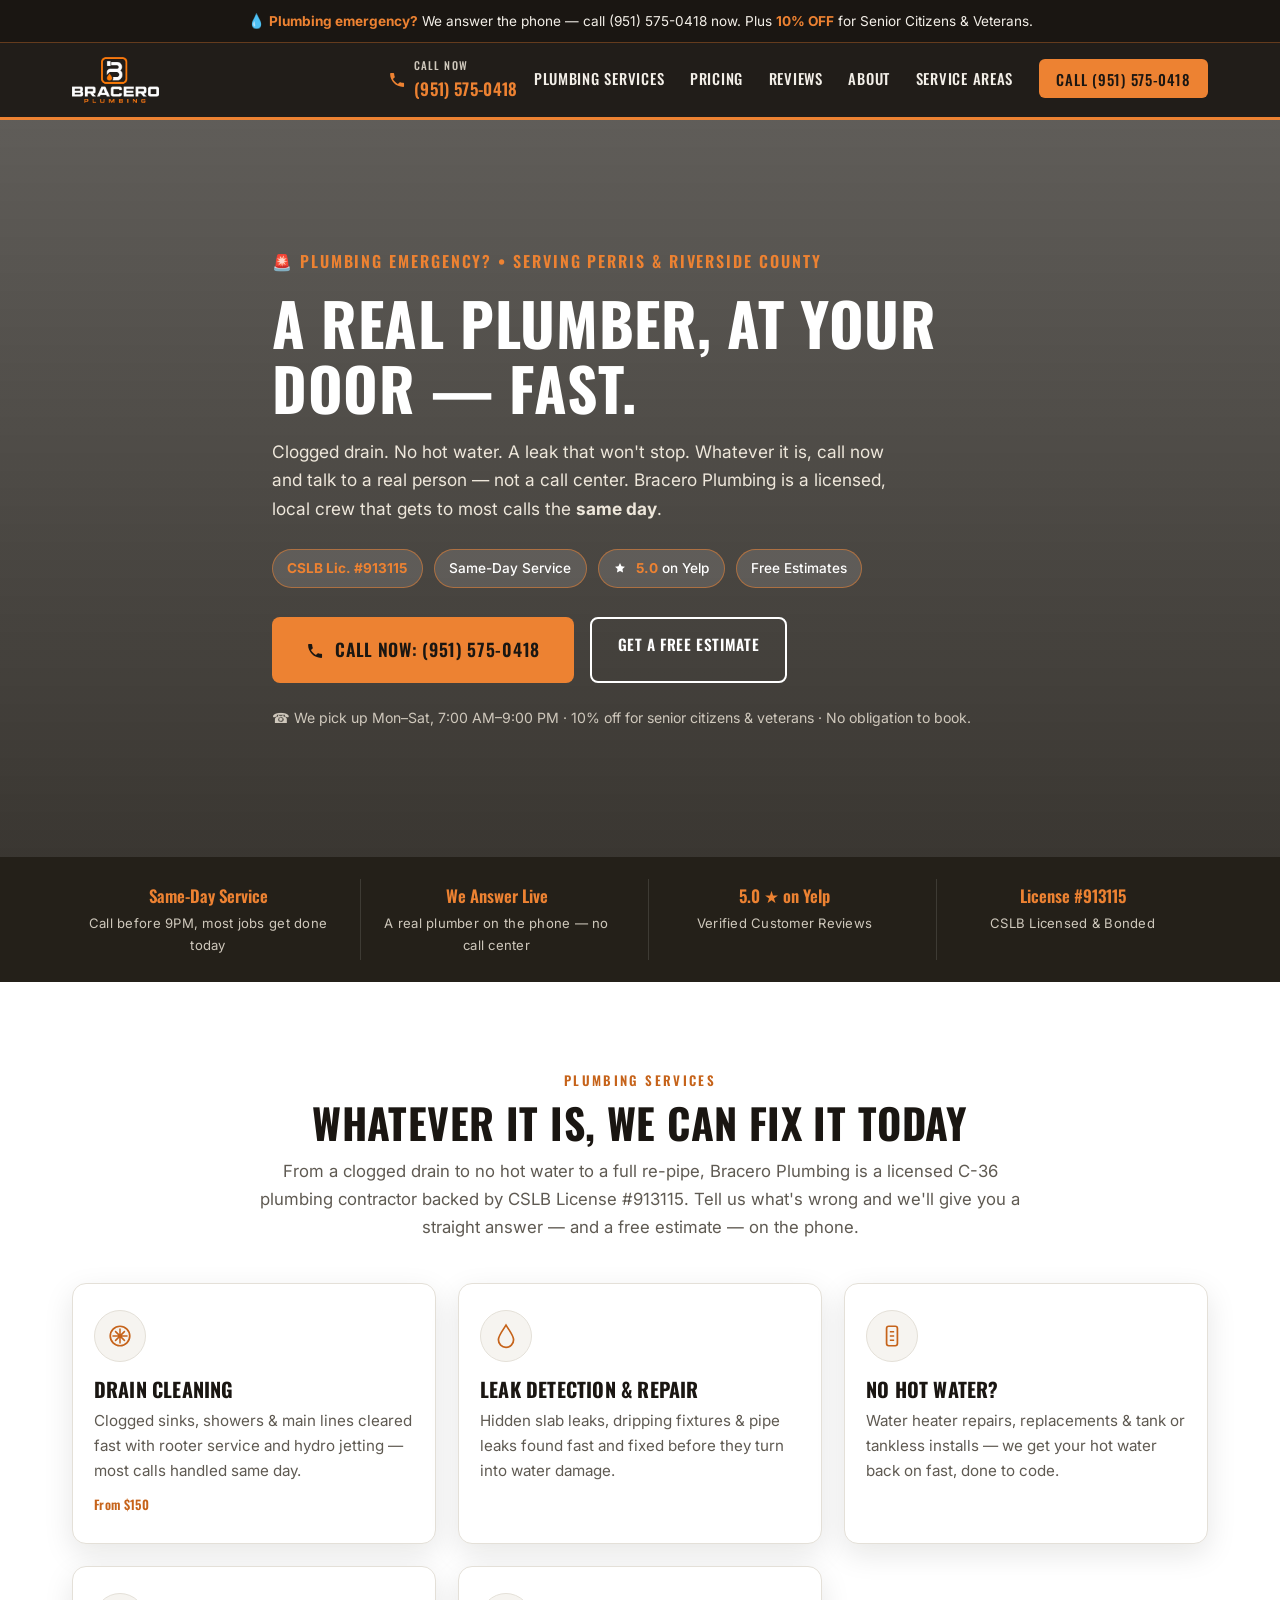
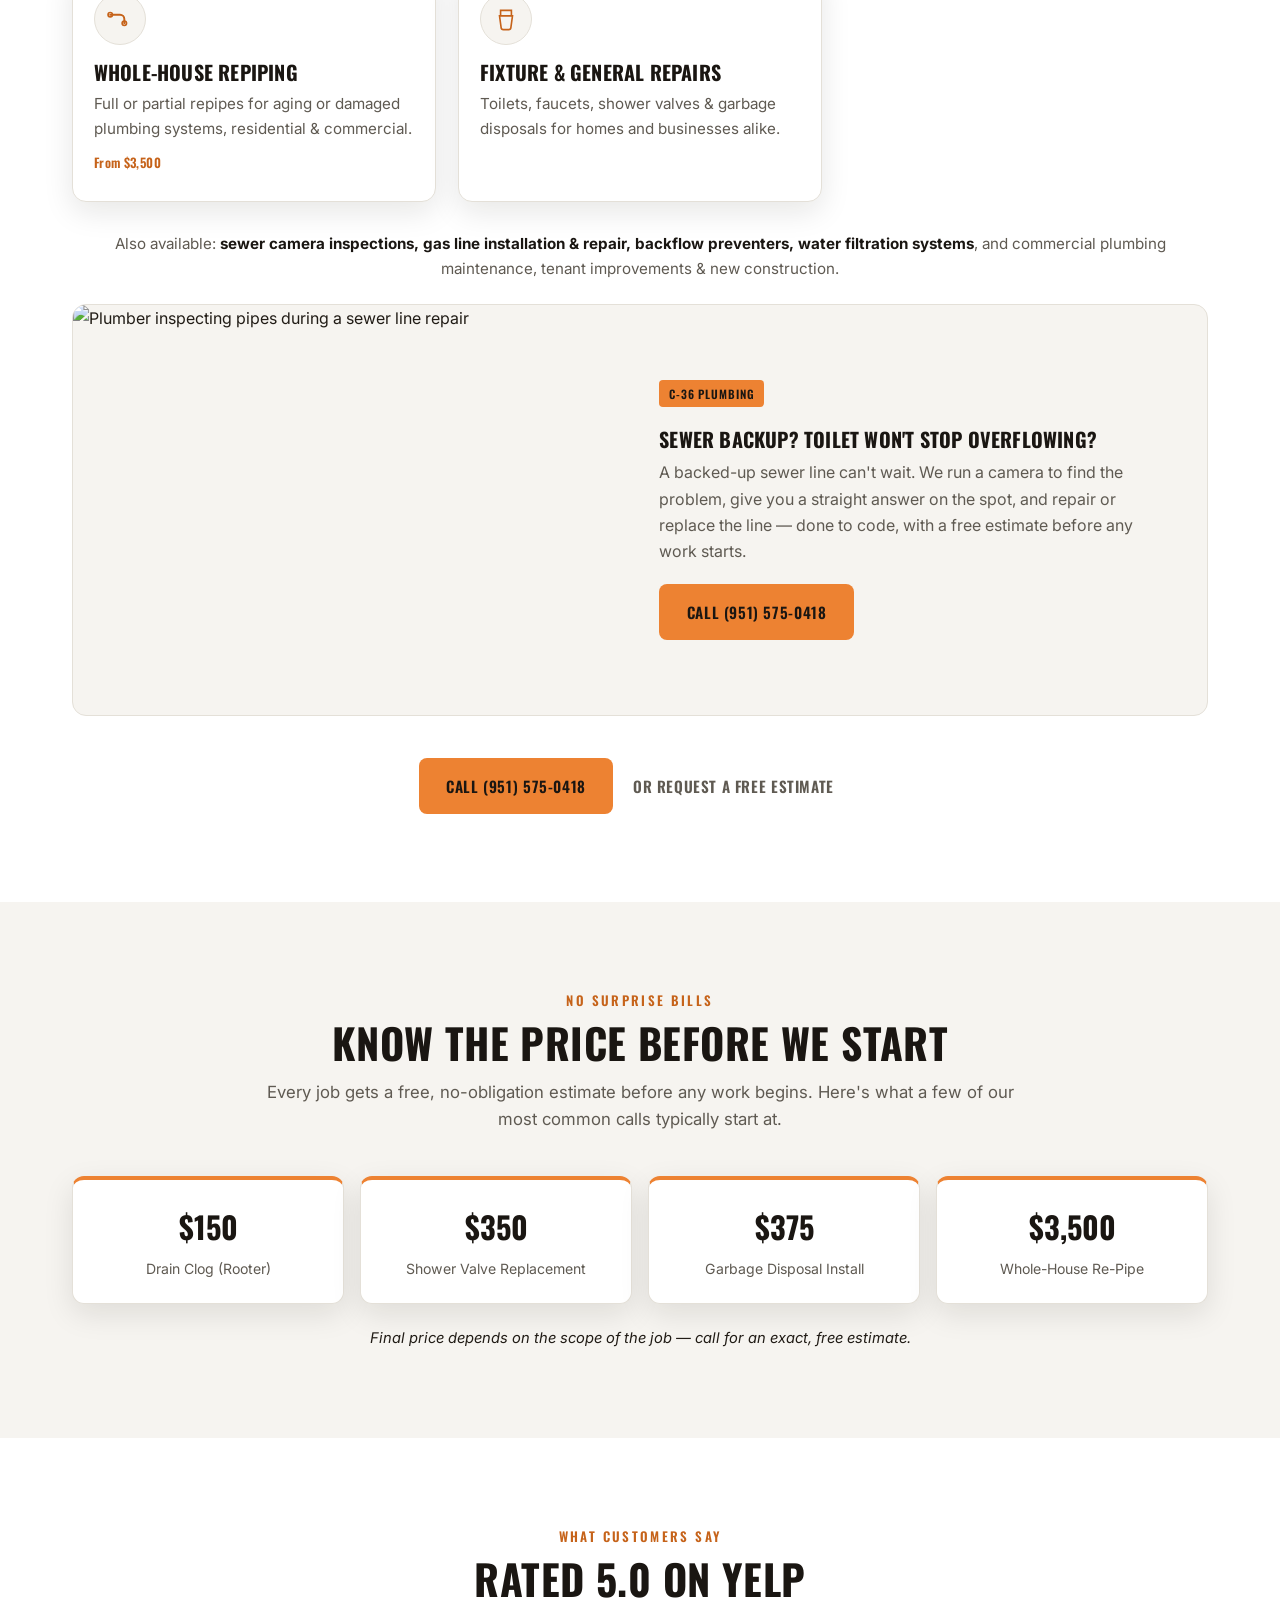
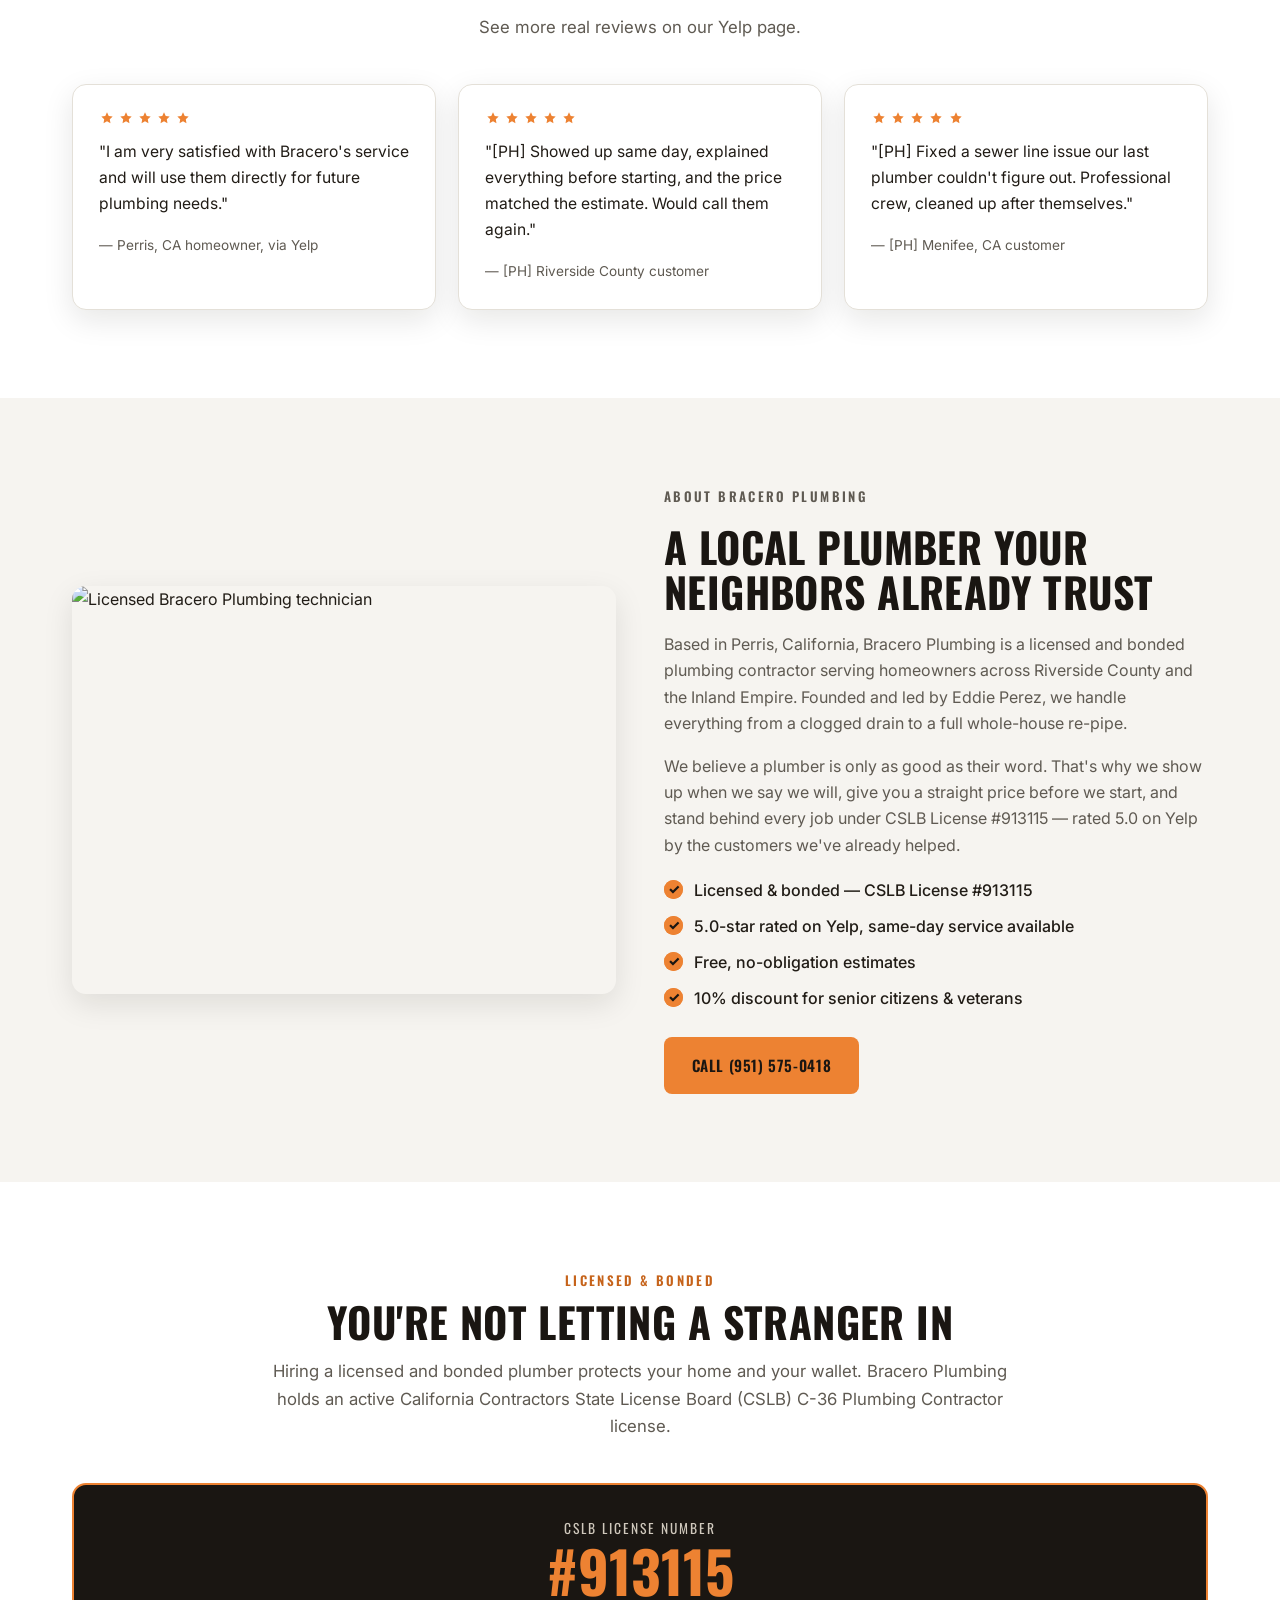
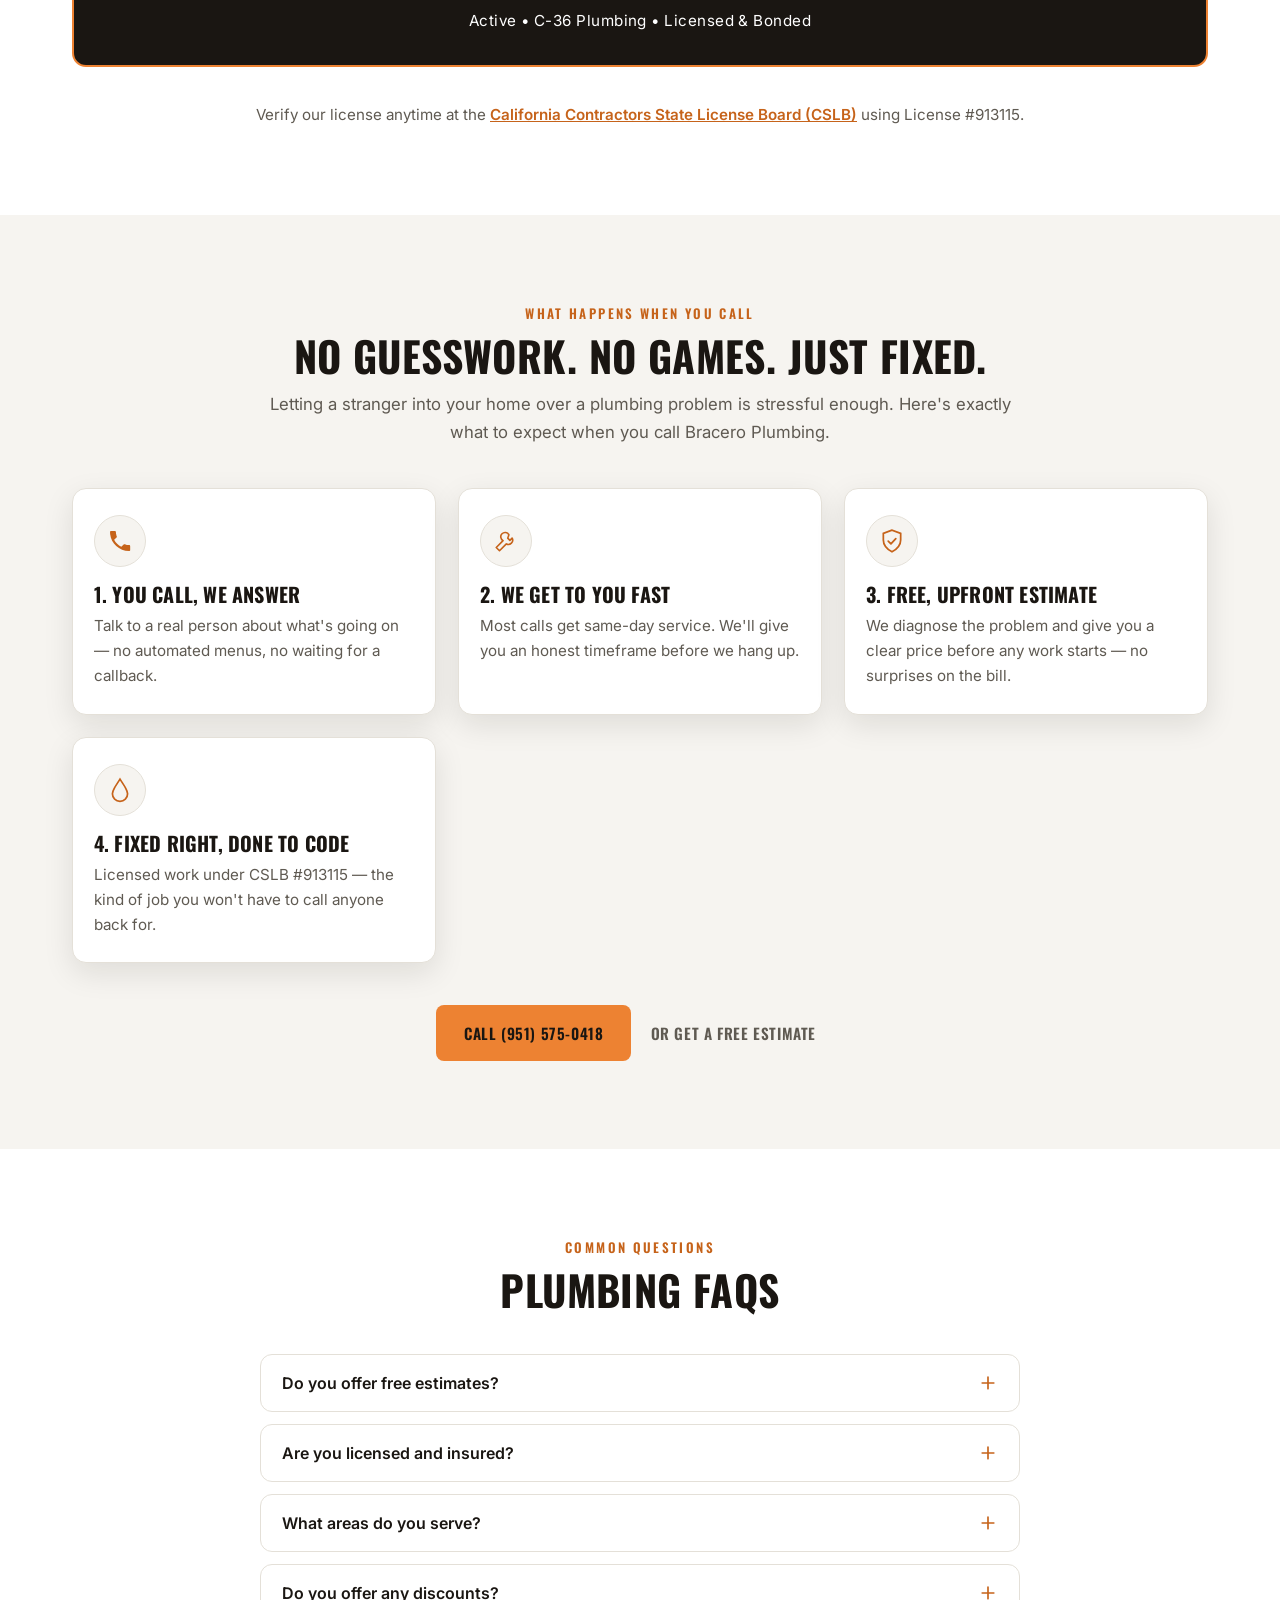
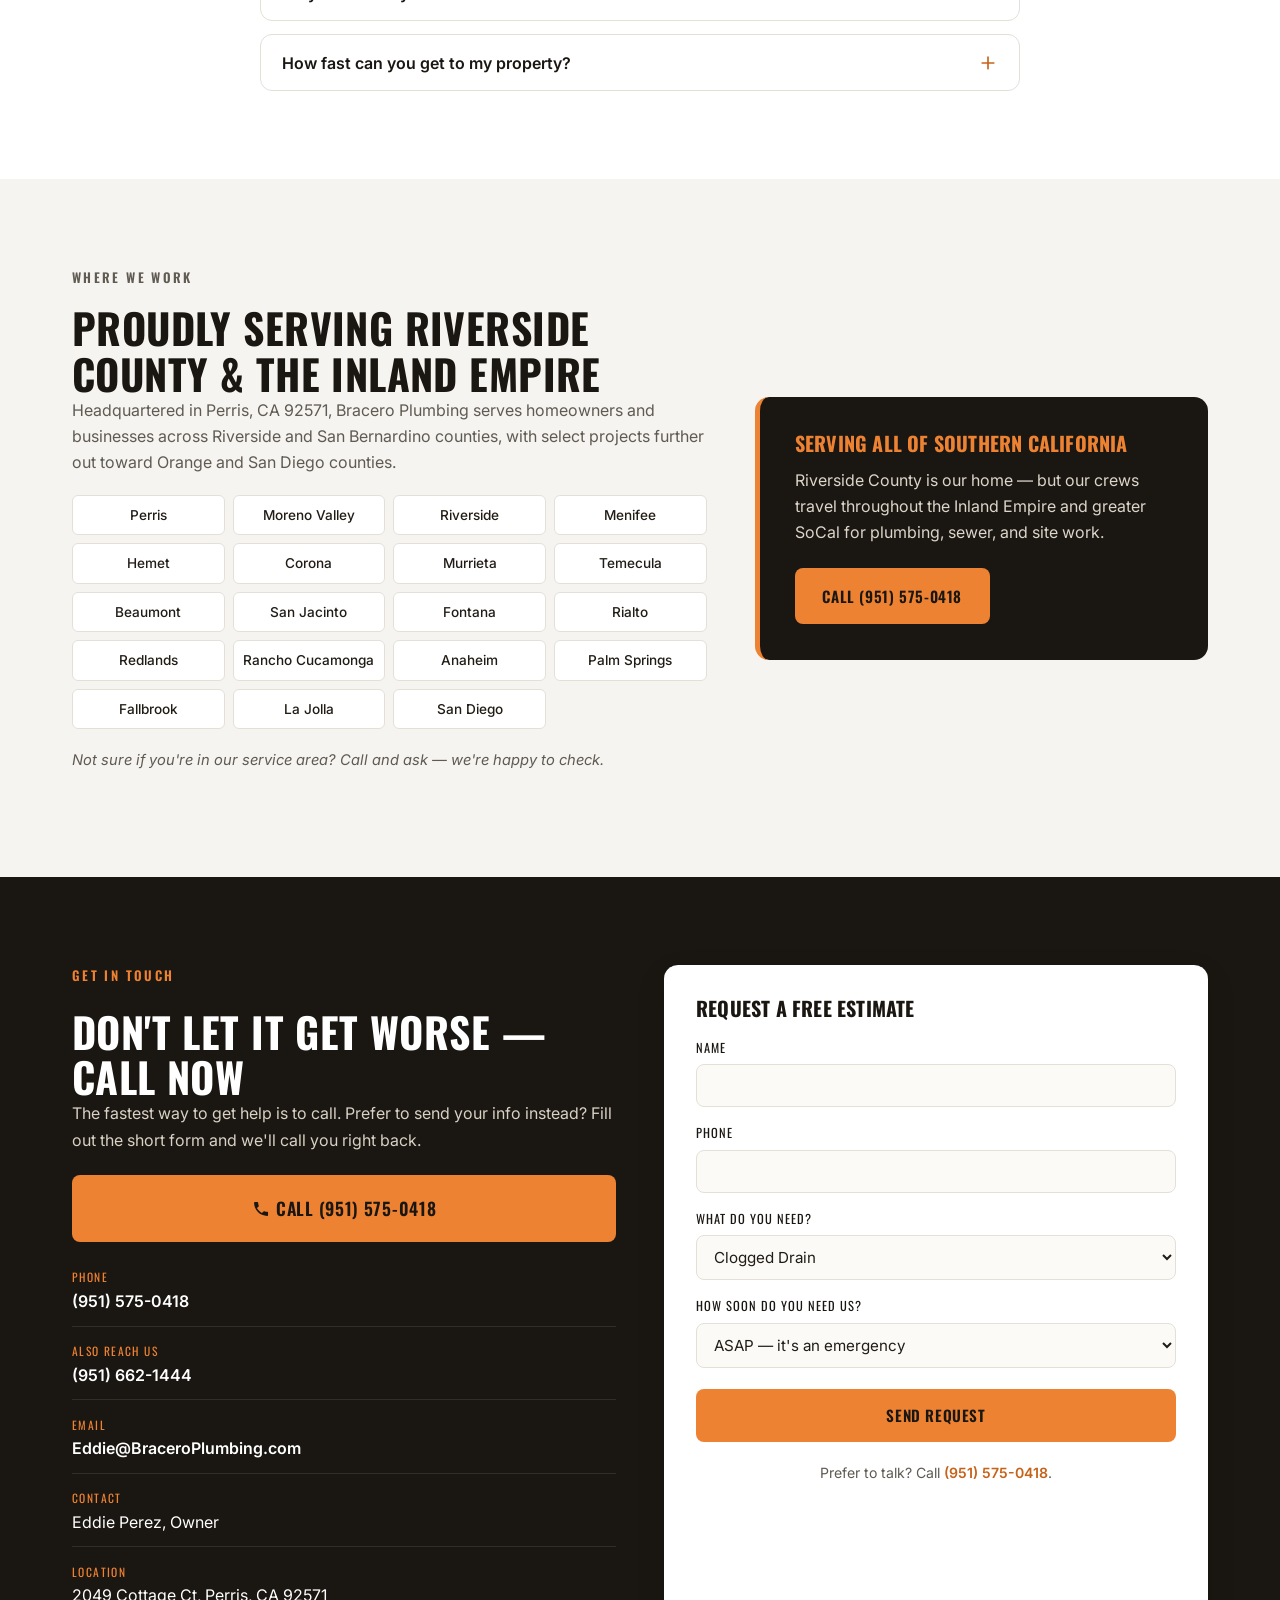
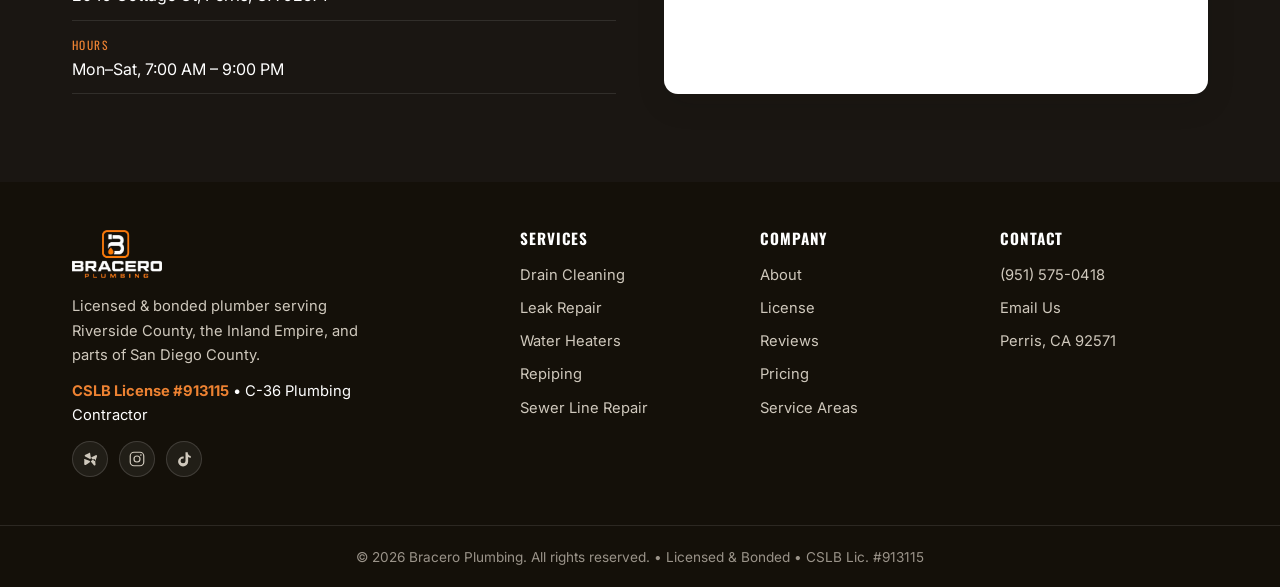
==== commit de7ab434: "upd" ====
--- a/index.html
+++ b/index.html
@@ -153,7 +153,7 @@
           <span></span><span></span><span></span>
         </button>
         <ul class="nav-list" id="navList">
-          <li><a href="#services">Plumbing Services</a></li>
+          <li><a href="plumbing-service.html">Plumbing Services</a></li>
           <li><a href="#pricing">Pricing</a></li>
           <li><a href="#reviews">Reviews</a></li>
           <li><a href="#about">About</a></li>
@@ -641,8 +641,7 @@
         <img src="assets/img/logo-mark.png" alt="Bracero Plumbing" class="footer-logo" />
         <p>Licensed &amp; bonded plumber serving Riverside County, the Inland Empire, and parts of San Diego
           County.</p>
-        <p class="footer-lic"><strong>CSLB License #913115</strong> &bull; C-36 &middot; C-61 &middot; D-63 &middot;
-          C-21</p>
+        <p class="footer-lic"><strong>CSLB License #913115</strong> &bull; C-36 Plumbing Contractor</p>
         <div class="footer-social">
           <a href="https://www.yelp.com/biz/bracero-plumbing-perris" target="_blank" rel="noopener" aria-label="Yelp"><svg class="icon" viewBox="0 0 24 24"><use href="#i-yelp"/></svg></a>
           <a href="https://instagram.com/Bracero_plumbing" target="_blank" rel="noopener" aria-label="Instagram"><svg class="icon" viewBox="0 0 24 24"><use href="#i-instagram"/></svg></a>
@@ -652,11 +651,11 @@
       <div class="footer-col">
         <h4>Services</h4>
         <ul>
-          <li><a href="#services">Drain Cleaning</a></li>
-          <li><a href="#services">Leak Repair</a></li>
-          <li><a href="#services">Water Heaters</a></li>
-          <li><a href="#services">Repiping</a></li>
-          <li><a href="#services">Sewer Line Repair</a></li>
+          <li><a href="plumbing-service.html#drain-cleaning">Drain Cleaning</a></li>
+          <li><a href="plumbing-service.html#leak-repair">Leak Repair</a></li>
+          <li><a href="plumbing-service.html#water-heaters">Water Heaters</a></li>
+          <li><a href="plumbing-service.html#repiping">Repiping</a></li>
+          <li><a href="plumbing-service.html#sewer-line">Sewer Line Repair</a></li>
         </ul>
       </div>
       <div class="footer-col">
--- a/assets/css/styles.css
+++ b/assets/css/styles.css
@@ -64,6 +64,8 @@
 /* ---------- Hero ---------- */
 .hero{position:relative;color:var(--white);background:linear-gradient(rgba(20,16,10,.68),rgba(20,16,10,.84)),url('https://images.unsplash.com/photo-1676210134188-4c05dd172f89?q=80&w=1800&auto=format&fit=crop') center/cover no-repeat;
   padding:clamp(4rem,11vw,8rem) 0}
+.hero-inner{background:linear-gradient(rgba(20,16,10,.72),rgba(20,16,10,.88)),url('https://images.unsplash.com/photo-1673870861507-d72aa6855d89?q=80&w=1800&auto=format&fit=crop') center/cover no-repeat;
+  padding:clamp(2.6rem,7vw,4.5rem) 0}
 .hero-content{max-width:780px}
 .hero-eyebrow{font-family:var(--font-head);text-transform:uppercase;letter-spacing:.12em;color:var(--orange);font-weight:600;margin-bottom:1rem}
 .hero h1{font-size:clamp(2.1rem,5.2vw,3.7rem);margin-bottom:1.1rem}
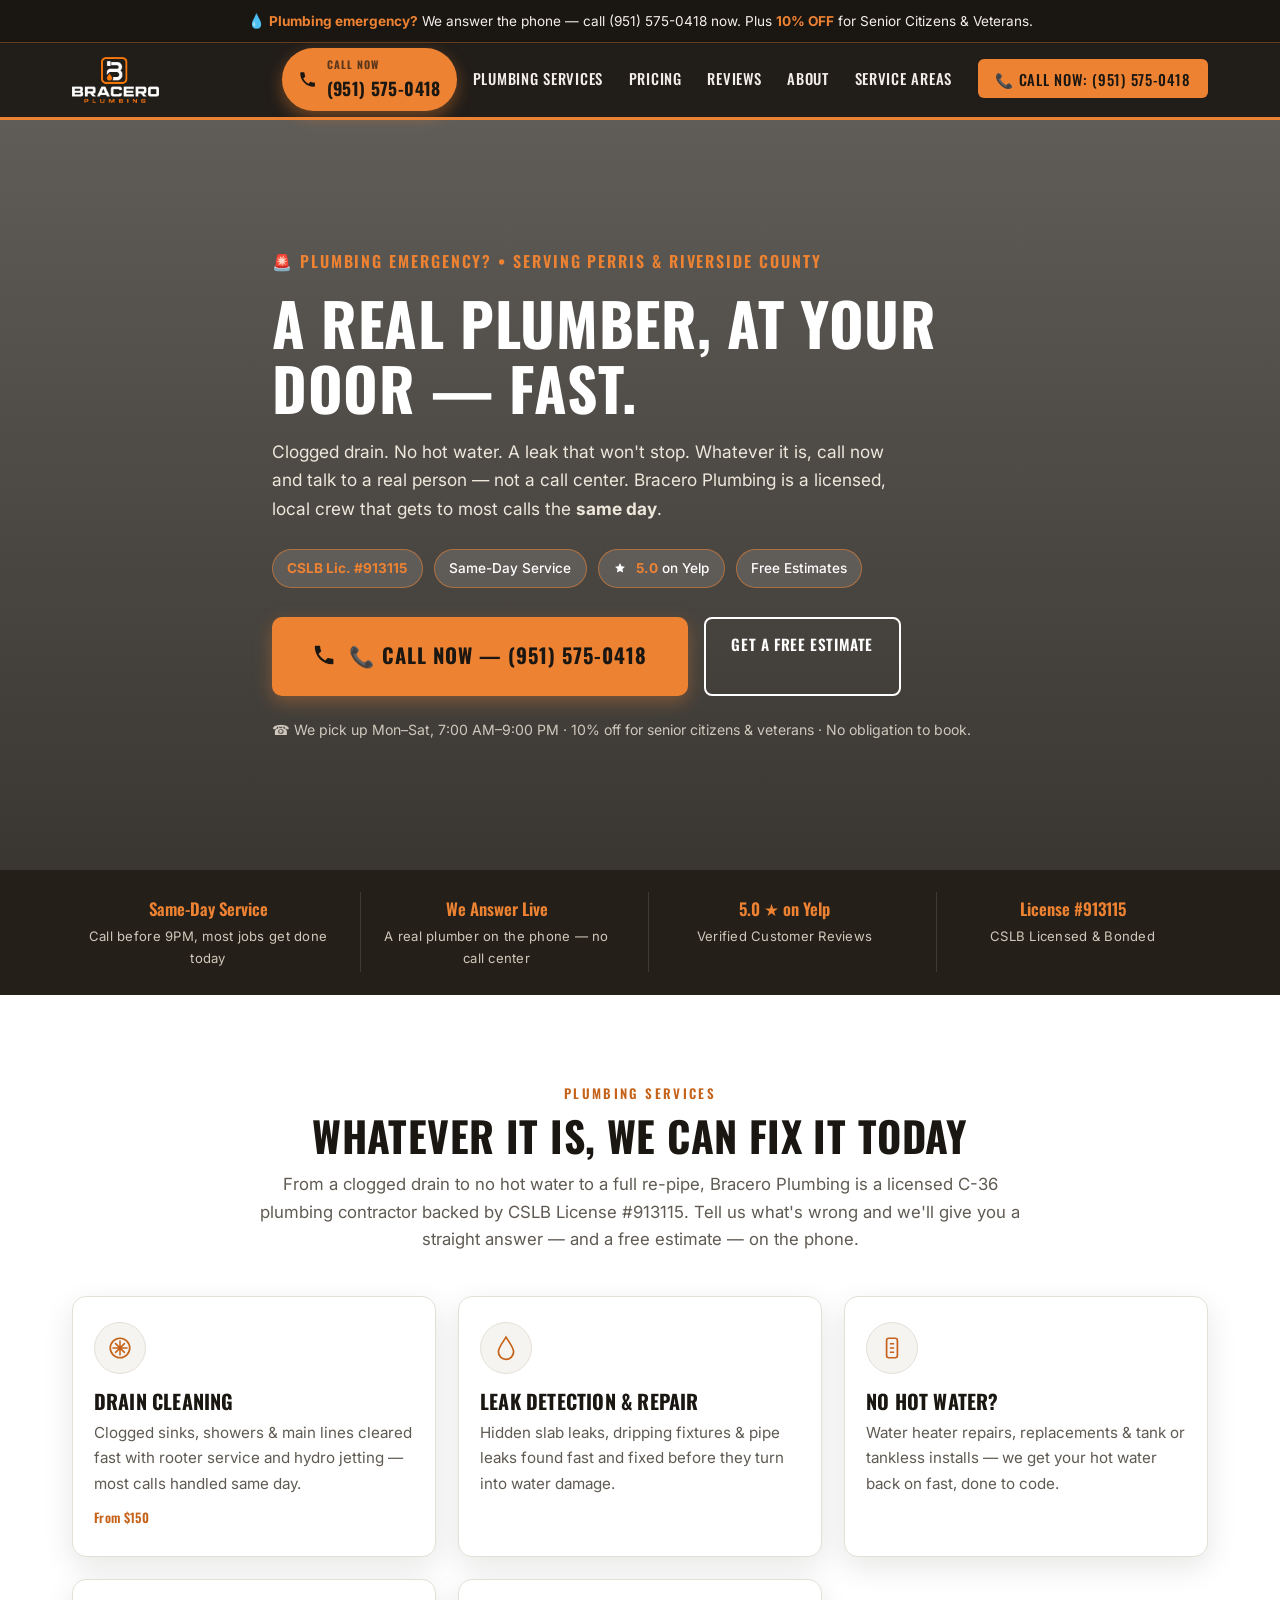
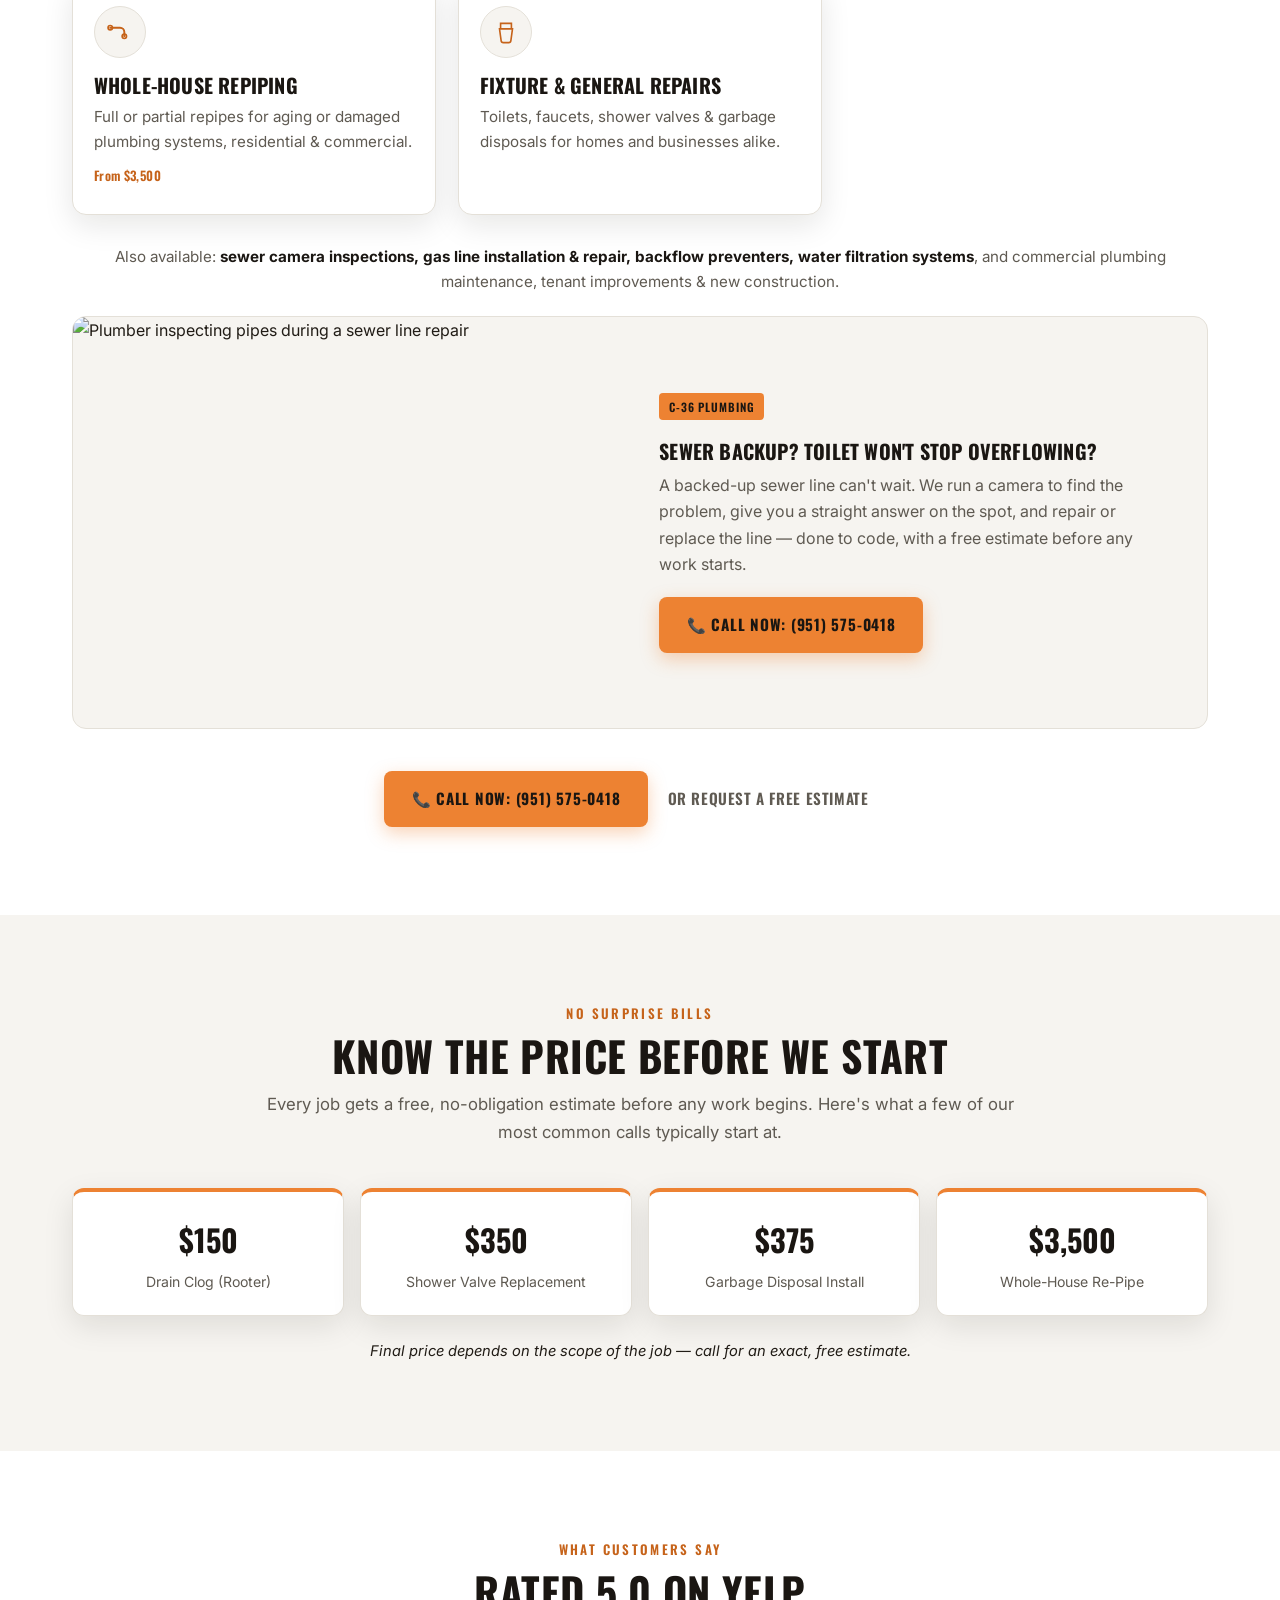
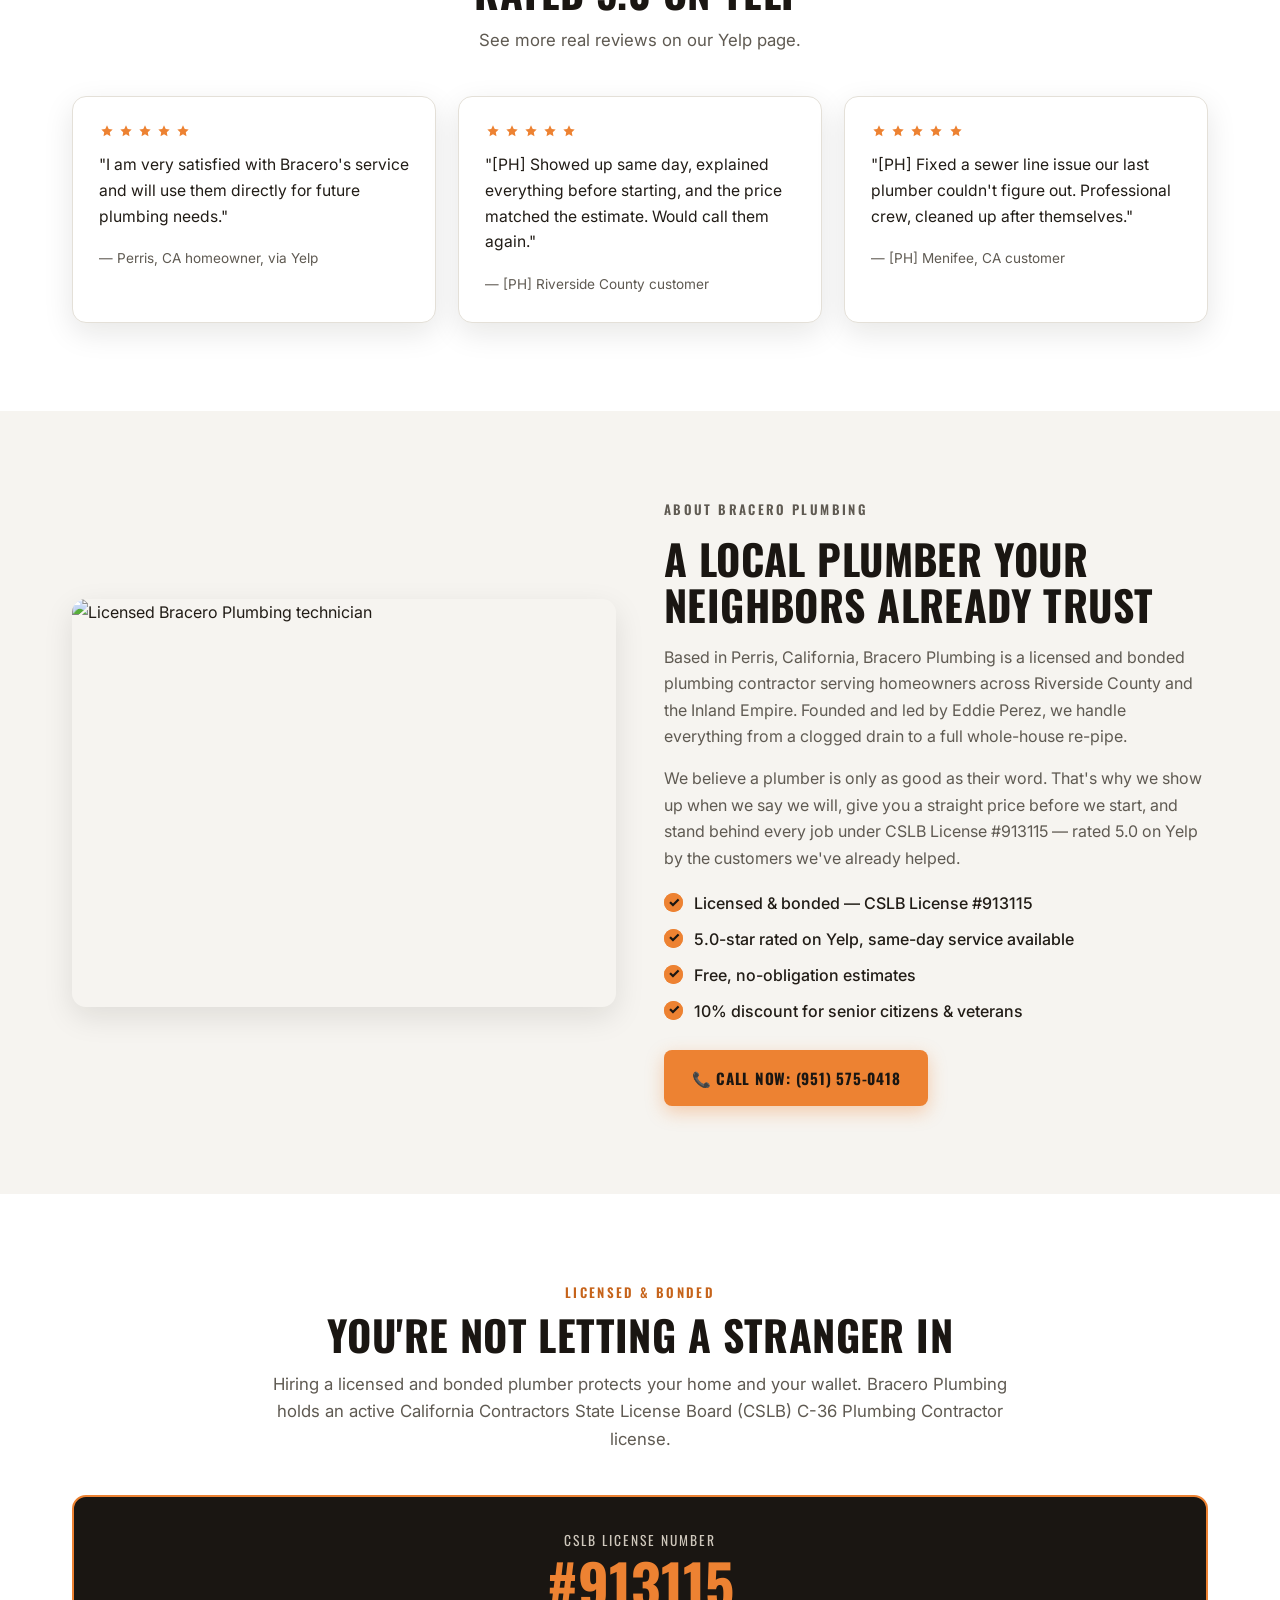
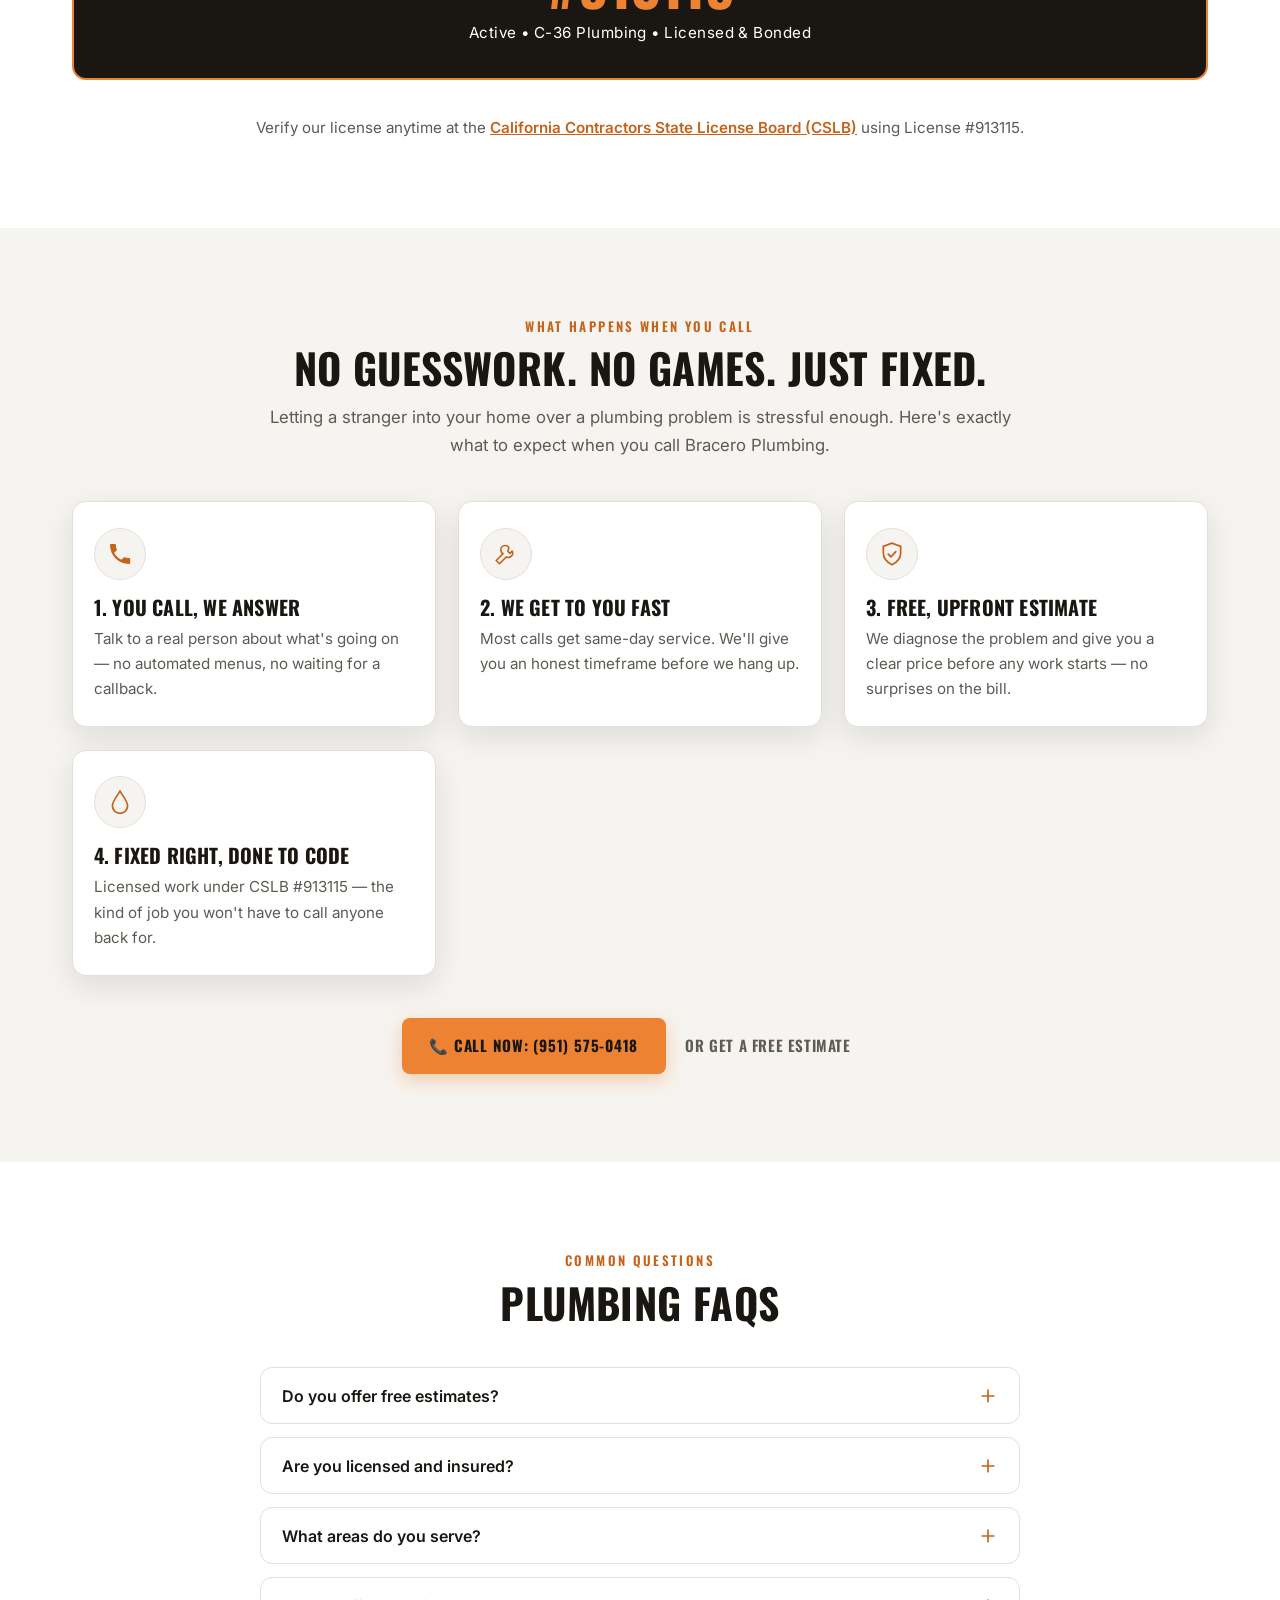
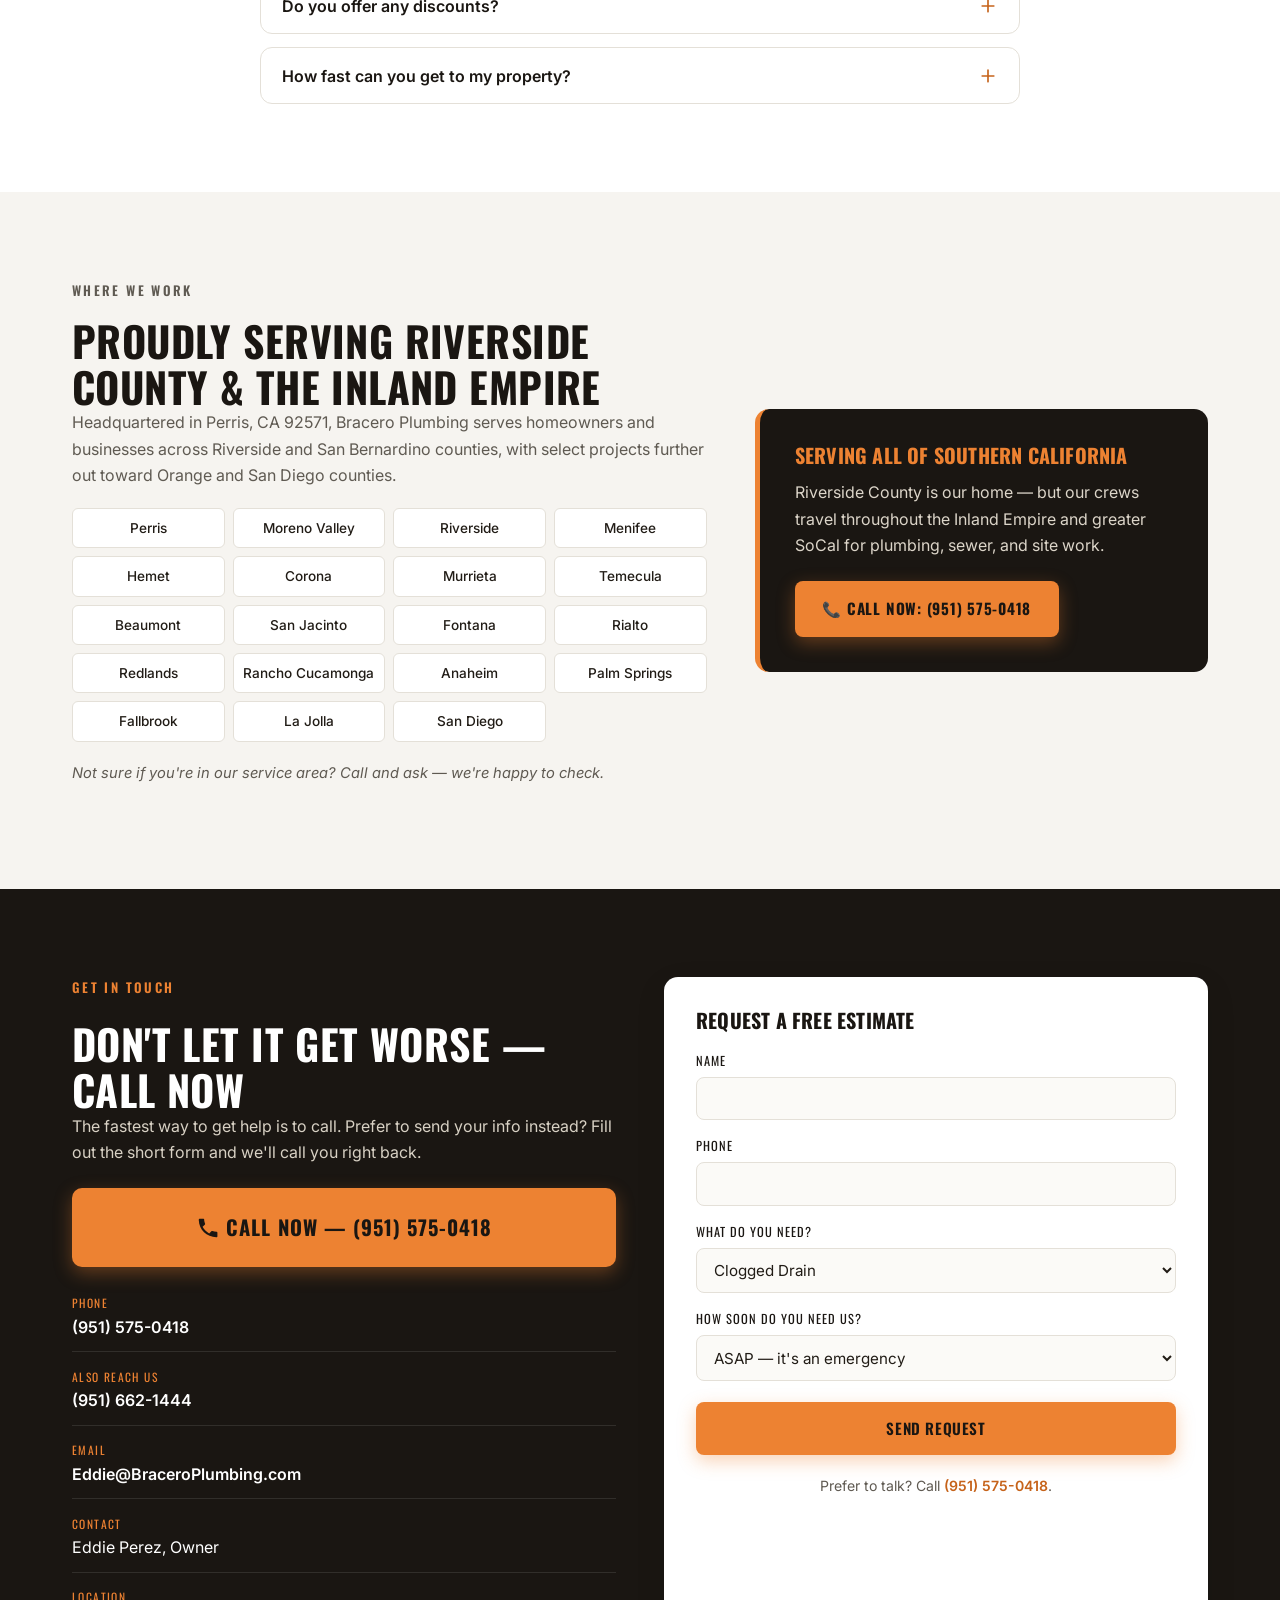
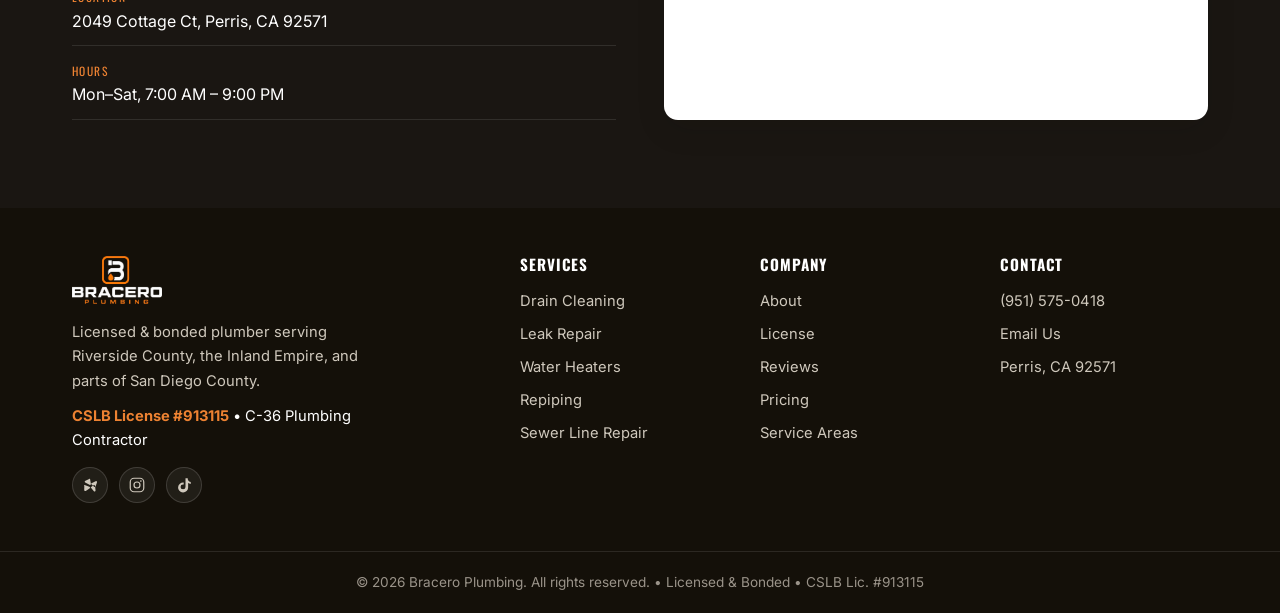
==== commit 03aa9b9f: "Make phone CTAs louder: pulsing glow, bigger buttons, CALL NOW copy - Added pulsing ring + wiggling " ====
--- a/index.html
+++ b/index.html
@@ -158,7 +158,7 @@
           <li><a href="#reviews">Reviews</a></li>
           <li><a href="#about">About</a></li>
           <li><a href="#areas">Service Areas</a></li>
-          <li><a href="tel:+19515750418" class="nav-cta">Call (951) 575-0418</a></li>
+          <li><a href="tel:+19515750418" class="nav-cta">📞 CALL NOW: (951) 575-0418</a></li>
         </ul>
       </nav>
     </div>
@@ -200,9 +200,9 @@
         <span class="badge">Free Estimates</span>
       </div>
       <div class="hero-actions">
-        <a href="tel:+19515750418" class="btn btn-primary btn-lg">
+        <a href="tel:+19515750418" class="btn btn-call btn-primary btn-lg">
           <svg class="icon" viewBox="0 0 24 24" aria-hidden="true"><use href="#i-phone"/></svg>
-          Call Now: (951) 575-0418
+          📞 CALL NOW — (951) 575-0418
         </a>
         <a href="#contact" class="btn btn-outline">Get a Free Estimate</a>
       </div>
@@ -297,12 +297,12 @@
           <h3>Sewer Backup? Toilet Won't Stop Overflowing?</h3>
           <p>A backed-up sewer line can't wait. We run a camera to find the problem, give you a straight answer on
             the spot, and repair or replace the line — done to code, with a free estimate before any work starts.</p>
-          <a href="tel:+19515750418" class="btn btn-primary">Call (951) 575-0418</a>
+          <a href="tel:+19515750418" class="btn btn-call btn-primary">📞 CALL NOW: (951) 575-0418</a>
         </div>
       </div>
 
       <div class="section-cta">
-        <a href="tel:+19515750418" class="btn btn-primary">Call (951) 575-0418</a>
+        <a href="tel:+19515750418" class="btn btn-call btn-primary">📞 CALL NOW: (951) 575-0418</a>
         <a href="#contact" class="btn btn-ghost">or request a free estimate</a>
       </div>
     </div>
@@ -404,7 +404,7 @@
           <li>Free, no-obligation estimates</li>
           <li>10% discount for senior citizens &amp; veterans</li>
         </ul>
-        <a href="tel:+19515750418" class="btn btn-primary">Call (951) 575-0418</a>
+        <a href="tel:+19515750418" class="btn btn-call btn-primary">📞 CALL NOW: (951) 575-0418</a>
       </div>
     </div>
   </section>
@@ -472,7 +472,7 @@
         </article>
       </div>
       <div class="section-cta">
-        <a href="tel:+19515750418" class="btn btn-primary">Call (951) 575-0418</a>
+        <a href="tel:+19515750418" class="btn btn-call btn-primary">📞 CALL NOW: (951) 575-0418</a>
         <a href="#contact" class="btn btn-ghost">or get a free estimate</a>
       </div>
     </div>
@@ -576,7 +576,7 @@
         <h3>Serving All of Southern California</h3>
         <p>Riverside County is our home — but our crews travel throughout the Inland Empire and greater SoCal for
           plumbing, sewer, and site work.</p>
-        <a href="tel:+19515750418" class="btn btn-primary">Call (951) 575-0418</a>
+        <a href="tel:+19515750418" class="btn btn-call btn-primary">📞 CALL NOW: (951) 575-0418</a>
       </div>
     </div>
   </section>
@@ -589,9 +589,9 @@
         <h2>Don't Let It Get Worse — Call Now</h2>
         <p>The fastest way to get help is to call. Prefer to send your info instead? Fill out the short form and
           we'll call you right back.</p>
-        <a href="tel:+19515750418" class="btn btn-primary btn-lg btn-block contact-call-btn">
+        <a href="tel:+19515750418" class="btn btn-call btn-primary btn-lg btn-block contact-call-btn">
           <svg class="icon" viewBox="0 0 24 24" aria-hidden="true"><use href="#i-phone"/></svg>
-          Call (951) 575-0418
+          CALL NOW — (951) 575-0418
         </a>
         <ul class="contact-list">
           <li><span class="ci-label">Phone</span><a href="tel:+19515750418">(951) 575-0418</a></li>
--- a/assets/css/styles.css
+++ b/assets/css/styles.css
@@ -34,30 +34,61 @@
 /* ---------- Buttons ---------- */
 .btn{display:inline-block;font-family:var(--font-head);text-transform:uppercase;letter-spacing:.04em;font-weight:600;
   padding:.85rem 1.6rem;border-radius:8px;cursor:pointer;border:2px solid transparent;transition:.2s;font-size:.95rem}
-.btn-primary{background:var(--orange);color:var(--charcoal)}
-.btn-primary:hover{background:var(--orange-dark);transform:translateY(-2px)}
+.btn-primary{background:var(--orange);color:var(--charcoal);box-shadow:0 6px 18px rgba(237,130,50,.35)}
+.btn-primary:hover{background:var(--orange-dark);transform:translateY(-2px);box-shadow:0 10px 26px rgba(237,130,50,.5)}
 .btn-outline{background:transparent;border-color:var(--white);color:var(--white)}
 .btn-outline:hover{background:var(--white);color:var(--charcoal)}
 .btn-ghost{background:transparent;color:var(--gray);padding-left:.5rem}
 .btn-ghost:hover{color:var(--charcoal)}
 .btn-block{width:100%;text-align:center}
-.btn-lg{font-size:1.1rem;padding:1.05rem 2rem}
+.btn-lg{font-size:1.28rem;padding:1.3rem 2.4rem;border-radius:10px}
 .btn .icon{width:18px;height:18px;vertical-align:-3px;margin-right:.4rem;fill:currentColor}
+.btn-lg .icon{width:24px;height:24px}
 .icon{width:20px;height:20px}
+
+/* ---------- Call CTAs: loud + pulsing ---------- */
+@keyframes callPulseRing{
+  0%{box-shadow:0 6px 18px rgba(237,130,50,.4),0 0 0 0 rgba(237,130,50,.55)}
+  70%{box-shadow:0 6px 18px rgba(237,130,50,.4),0 0 0 18px rgba(237,130,50,0)}
+  100%{box-shadow:0 6px 18px rgba(237,130,50,.4),0 0 0 0 rgba(237,130,50,0)}
+}
+@keyframes callWiggle{
+  0%,88%,100%{transform:rotate(0)}
+  90%{transform:rotate(-8deg)}
+  92%{transform:rotate(7deg)}
+  94%{transform:rotate(-5deg)}
+  96%{transform:rotate(3deg)}
+}
+.btn-call{
+  position:relative;
+  animation:callPulseRing 1.9s ease-out infinite;
+  font-weight:800;
+  letter-spacing:.05em;
+}
+.btn-call:hover{animation-play-state:paused}
+.btn-call .icon{animation:callWiggle 2.6s ease-in-out infinite}
+@media(prefers-reduced-motion:reduce){
+  .btn-call,.btn-call .icon{animation:none}
+}
 
 /* ---------- Header ---------- */
 .site-header{position:sticky;top:0;z-index:50;background:rgba(26,22,18,.97);backdrop-filter:blur(6px);border-bottom:3px solid var(--orange)}
 .header-inner{display:flex;align-items:center;justify-content:space-between;gap:1rem;height:74px}
 .brand-logo{height:46px;width:auto}
-.header-phone{display:flex;align-items:center;gap:.5rem;color:var(--orange);font-family:var(--font-head);font-weight:600;font-size:1.05rem;letter-spacing:.02em;margin-left:auto}
-.header-phone .icon{width:18px;height:18px}
-.header-phone-label{display:block;font-size:.68rem;text-transform:uppercase;letter-spacing:.1em;color:#cfc8bc;font-weight:500}
-.header-phone:hover{color:var(--white)}
+.header-phone{display:flex;align-items:center;gap:.6rem;color:var(--charcoal);font-family:var(--font-head);font-weight:800;font-size:1.1rem;letter-spacing:.02em;margin-left:auto;
+  background:var(--orange);padding:.5rem 1rem;border-radius:999px;box-shadow:0 6px 16px rgba(237,130,50,.4);
+  animation:callPulseRing 2.2s ease-out infinite}
+.header-phone .icon{width:19px;height:19px;animation:callWiggle 2.6s ease-in-out infinite}
+.header-phone-label{display:block;font-size:.66rem;text-transform:uppercase;letter-spacing:.1em;color:rgba(26,22,18,.7);font-weight:700}
+.header-phone:hover{background:var(--orange-dark);color:var(--charcoal);animation-play-state:paused}
+@media(prefers-reduced-motion:reduce){.header-phone,.header-phone .icon{animation:none}}
 .nav-list{list-style:none;display:flex;align-items:center;gap:1.6rem}
 .nav-list a{color:#f3efe8;font-family:var(--font-head);text-transform:uppercase;font-size:.92rem;letter-spacing:.05em;font-weight:500;transition:.2s}
 .nav-list a:hover{color:var(--orange)}
-.nav-cta{background:var(--orange);color:var(--charcoal)!important;padding:.55rem 1.1rem;border-radius:6px}
-.nav-cta:hover{background:var(--orange-dark)}
+.nav-cta{background:var(--orange);color:var(--charcoal)!important;padding:.55rem 1.1rem;border-radius:6px;font-weight:800;
+  animation:callPulseRing 2.2s ease-out infinite}
+.nav-cta:hover{background:var(--orange-dark);animation-play-state:paused}
+@media(prefers-reduced-motion:reduce){.nav-cta{animation:none}}
 .nav-toggle{display:none;flex-direction:column;gap:5px;background:none;border:0;cursor:pointer;padding:6px}
 .nav-toggle span{width:26px;height:3px;background:var(--orange);border-radius:2px;transition:.3s}
 
@@ -235,8 +266,15 @@
 .footer-bottom p{font-size:.85rem;color:#9a9389}
 
 /* ---------- Mobile sticky call ---------- */
+@keyframes mobileCallGlow{
+  0%,100%{box-shadow:0 -4px 14px rgba(0,0,0,.3),0 0 0 0 rgba(237,130,50,.6)}
+  50%{box-shadow:0 -4px 14px rgba(0,0,0,.3),0 0 22px 4px rgba(237,130,50,.85)}
+}
 .mobile-call{display:none;position:fixed;bottom:0;left:0;right:0;z-index:60;background:var(--orange);color:var(--charcoal);
-  text-align:center;font-family:var(--font-head);text-transform:uppercase;letter-spacing:.06em;font-weight:600;padding:.95rem;box-shadow:0 -4px 14px rgba(0,0,0,.2)}
+  text-align:center;font-family:var(--font-head);text-transform:uppercase;letter-spacing:.06em;font-weight:800;
+  font-size:1.15rem;padding:1.15rem;box-shadow:0 -4px 14px rgba(0,0,0,.3);animation:mobileCallGlow 1.8s ease-in-out infinite;
+  border-top:2px solid var(--white)}
+@media(prefers-reduced-motion:reduce){.mobile-call{animation:none}}
 
 /* ===================================================================
    Responsive
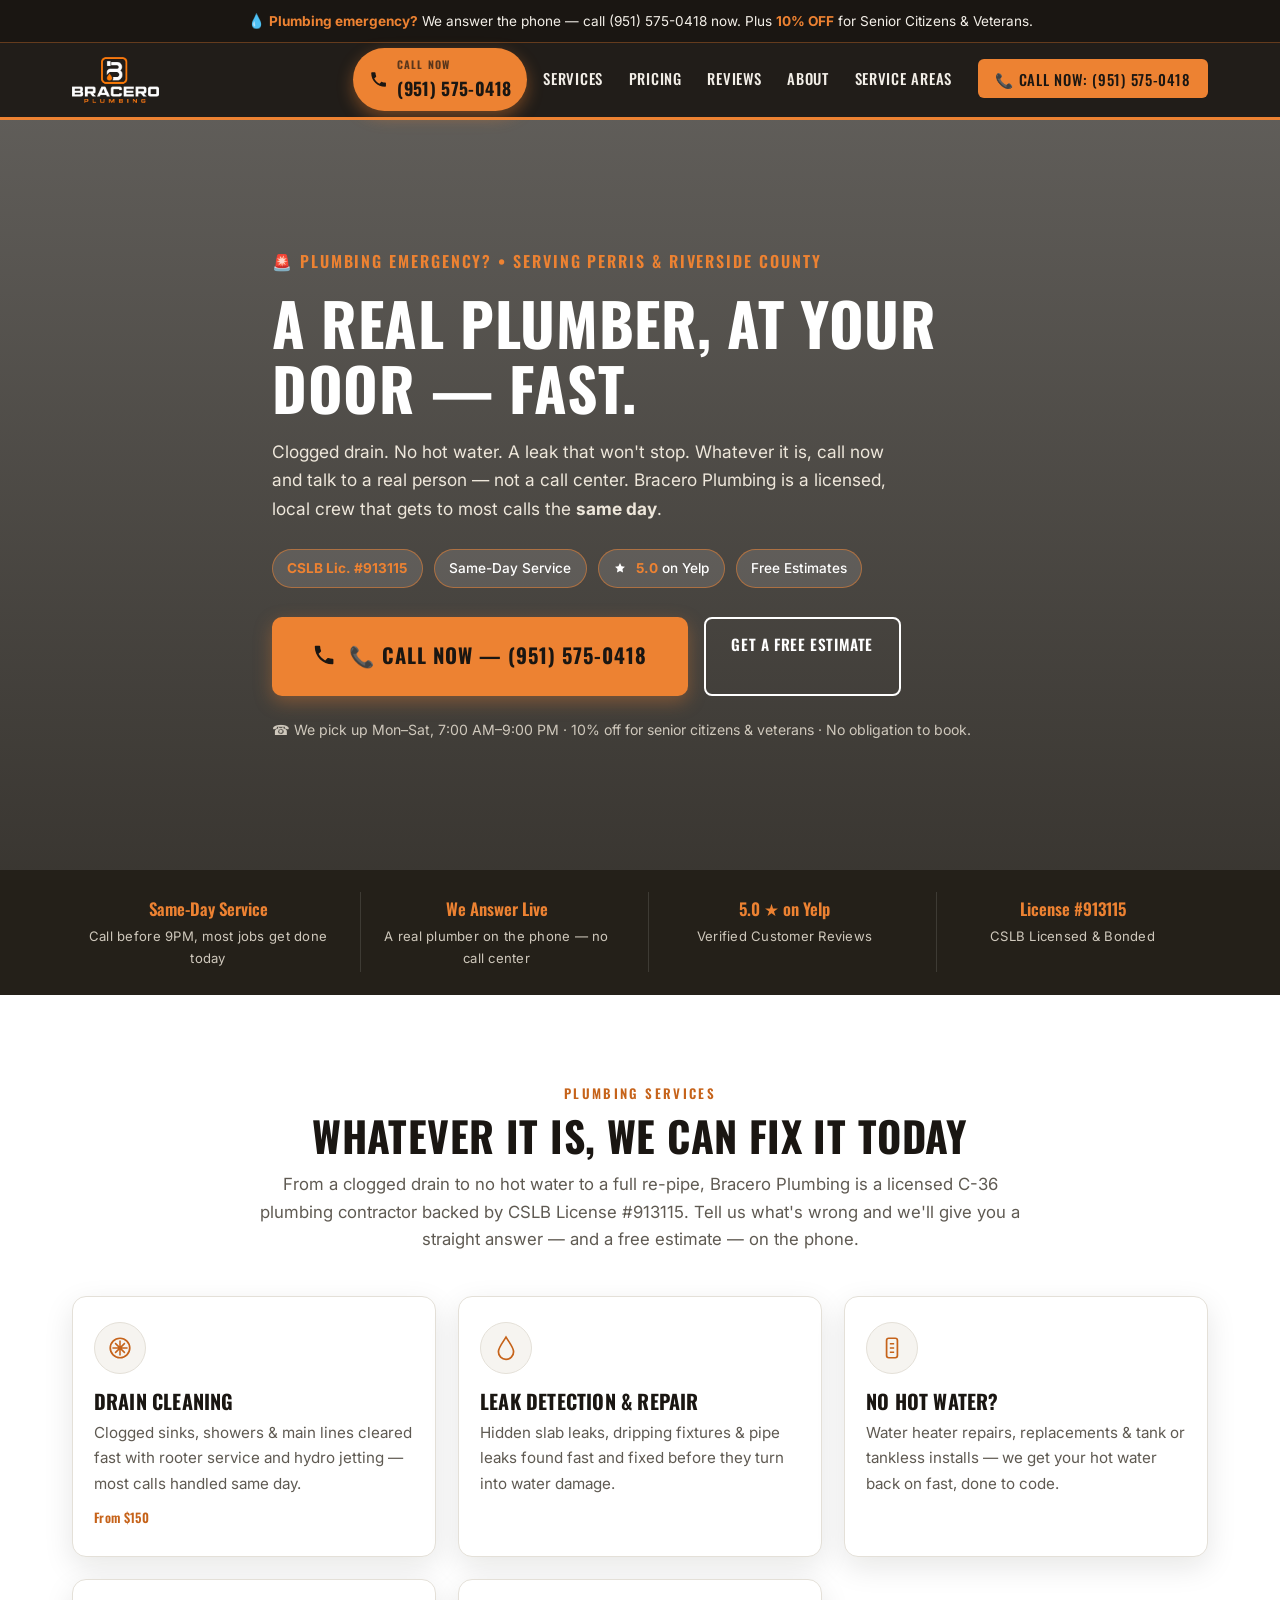
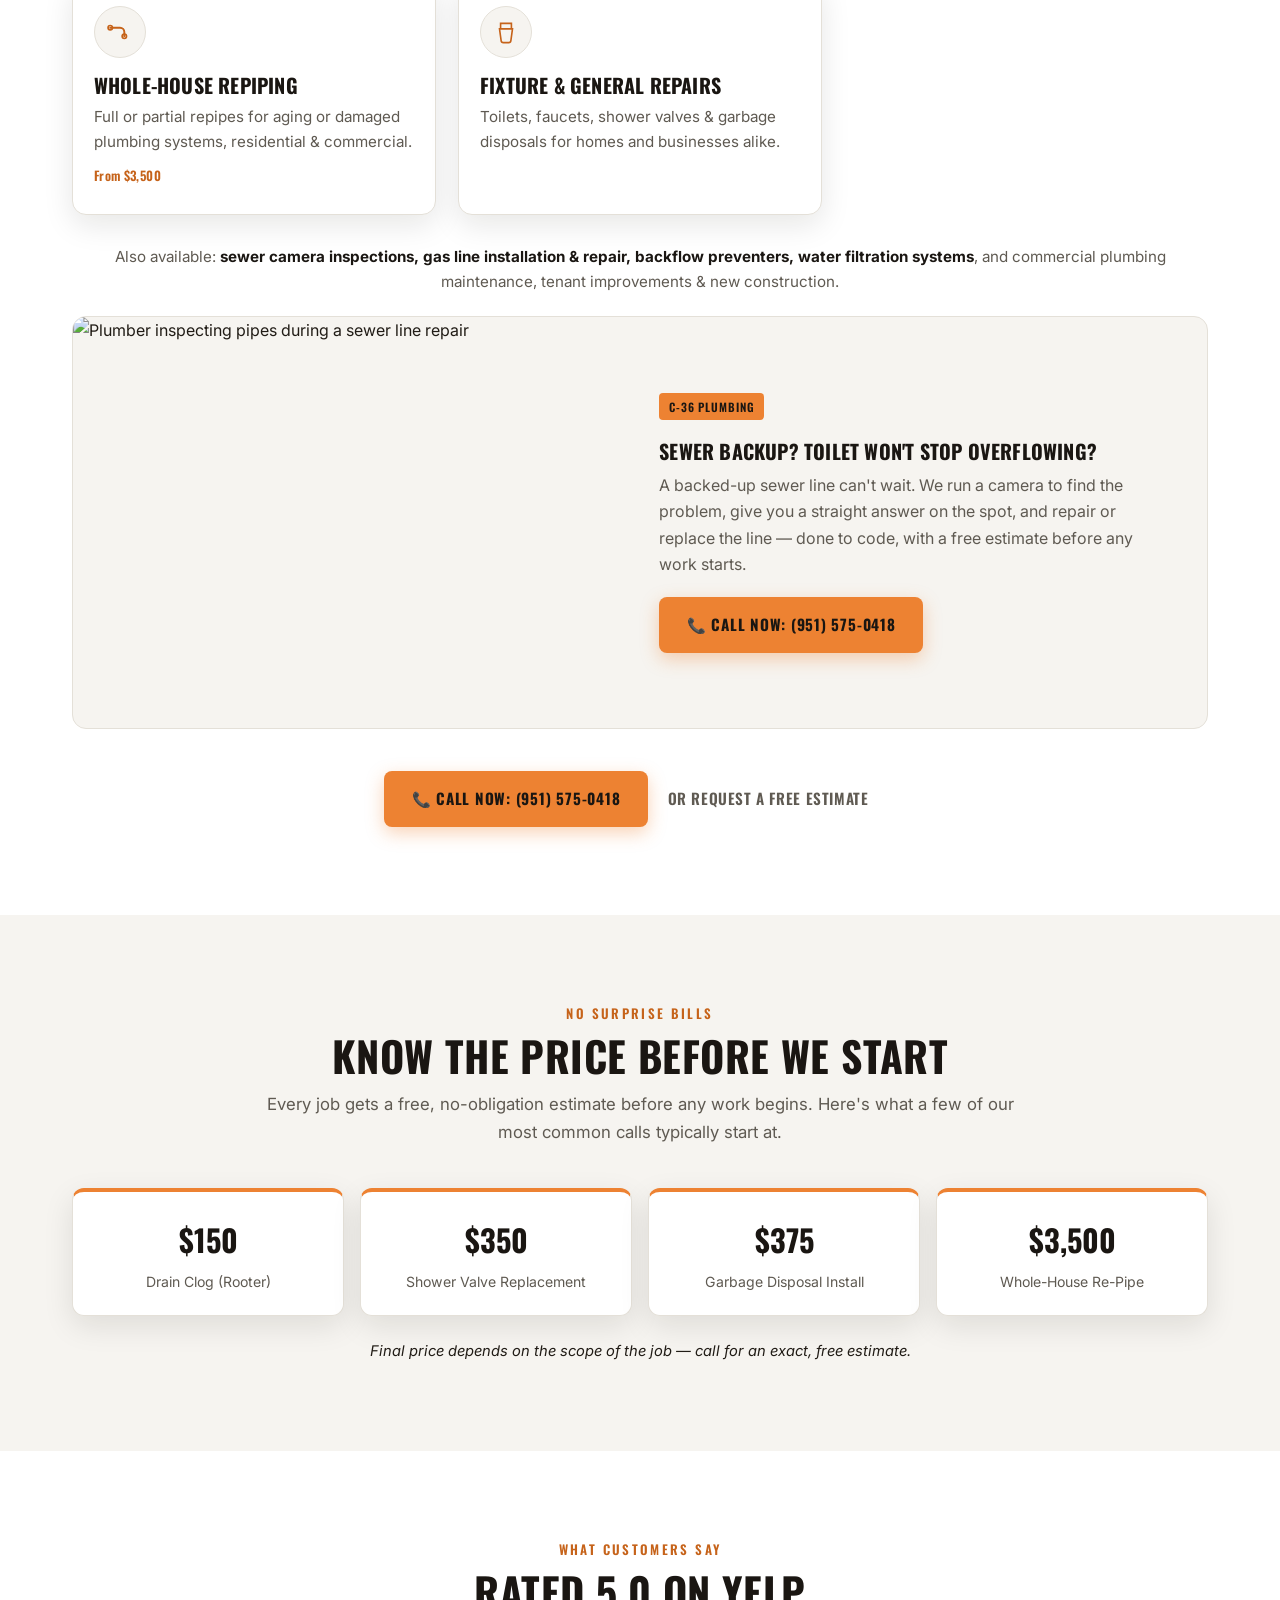
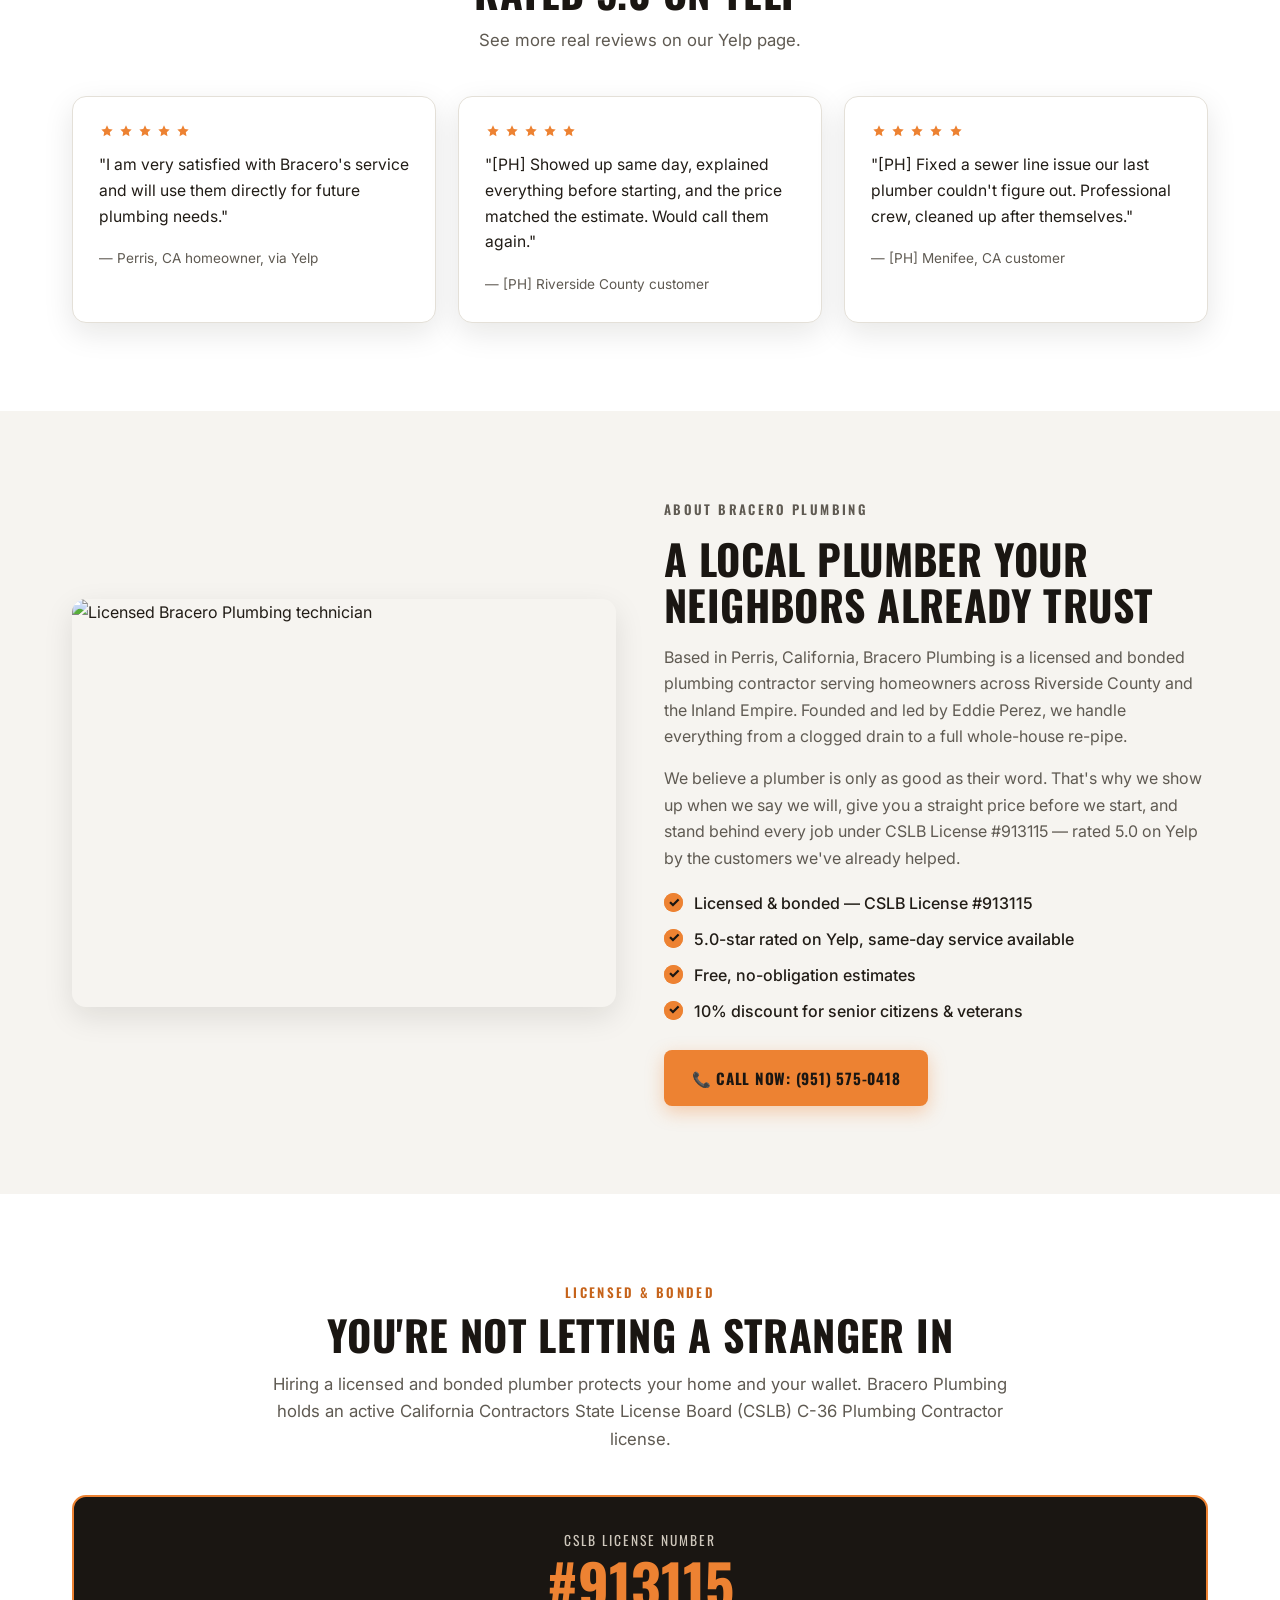
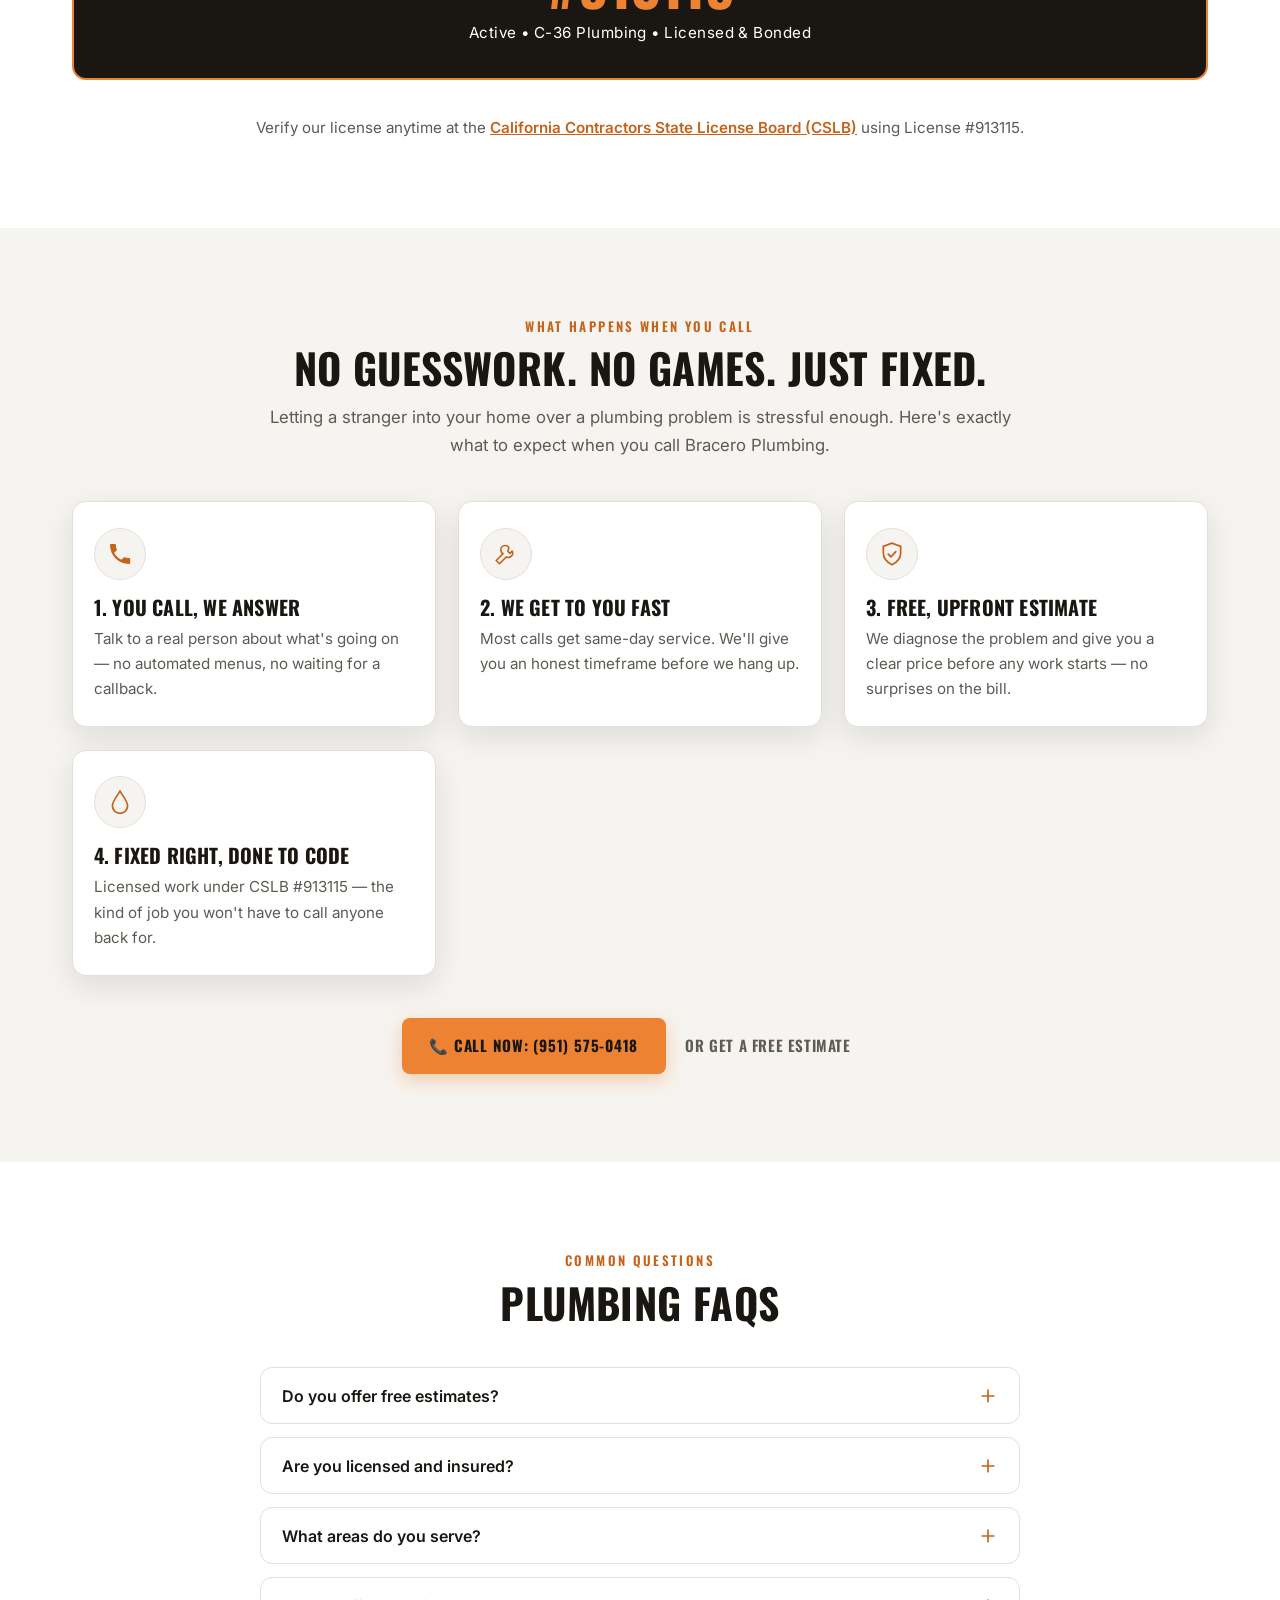
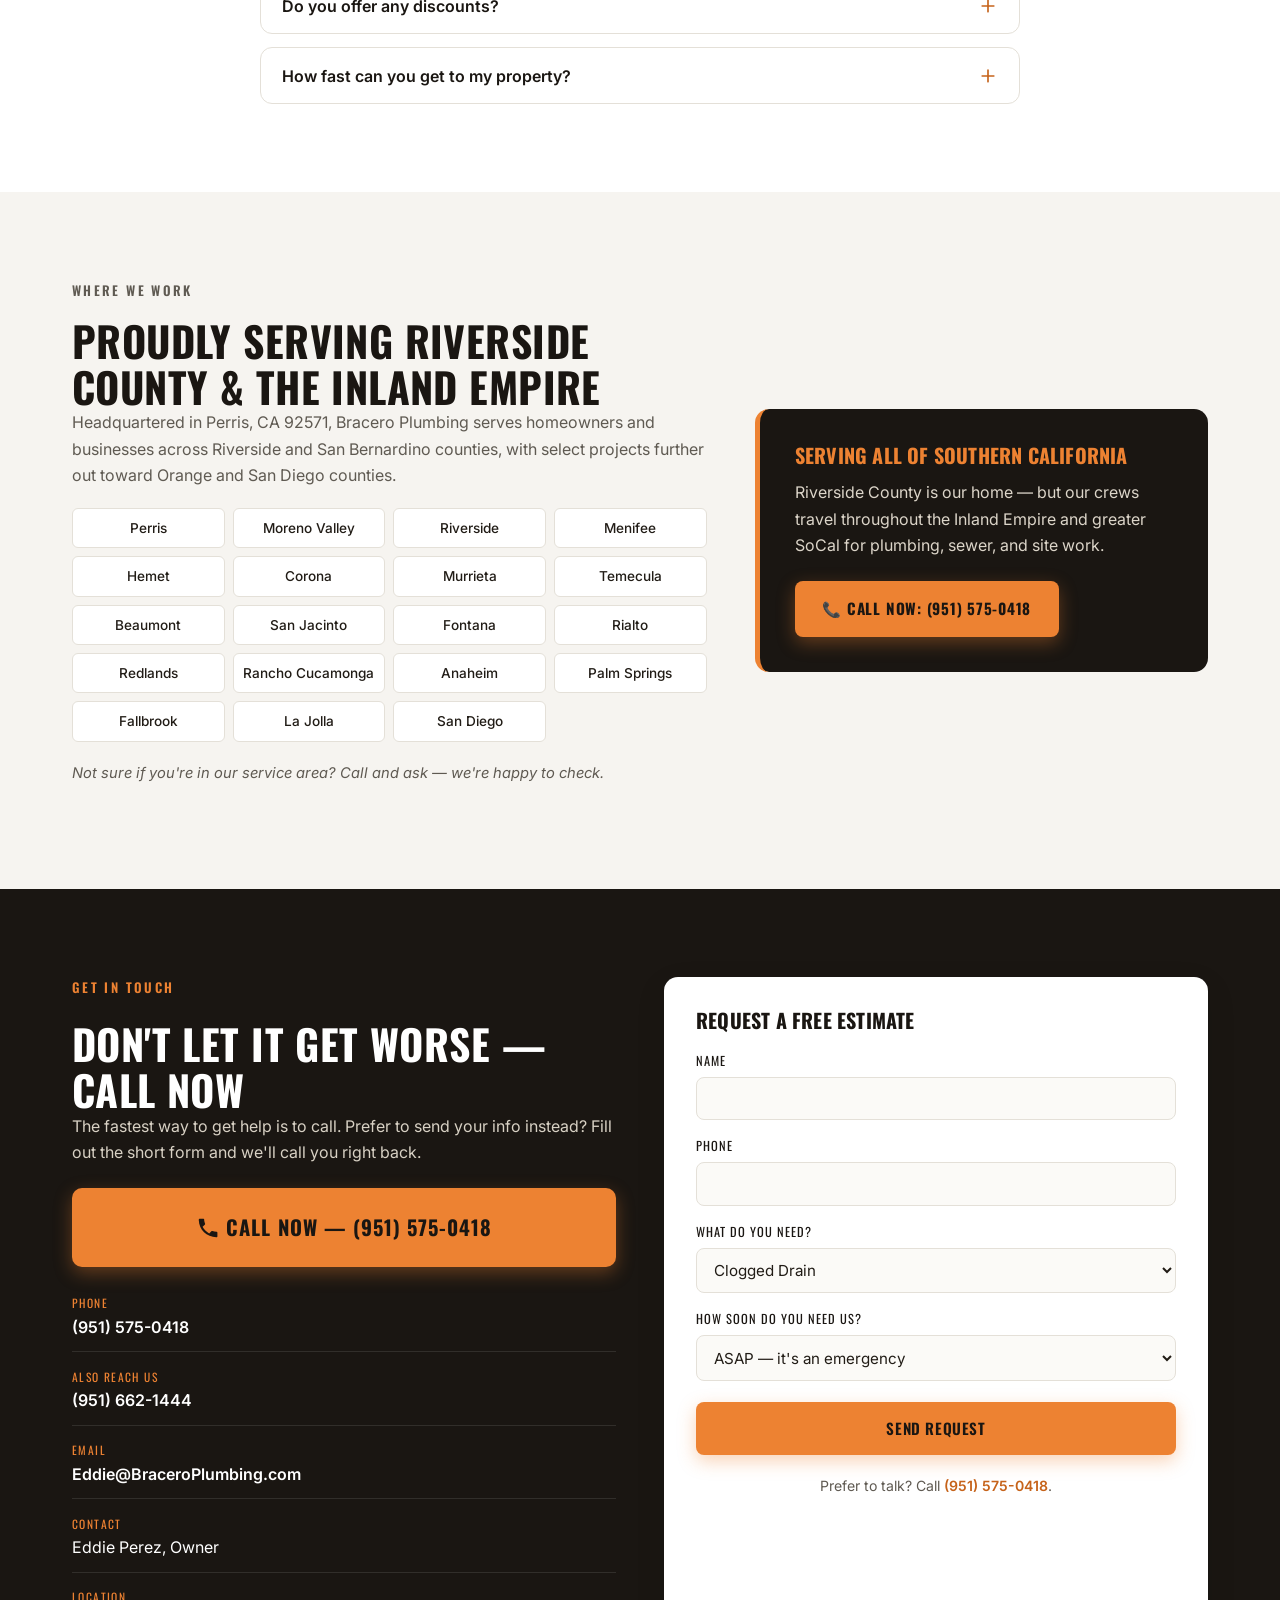
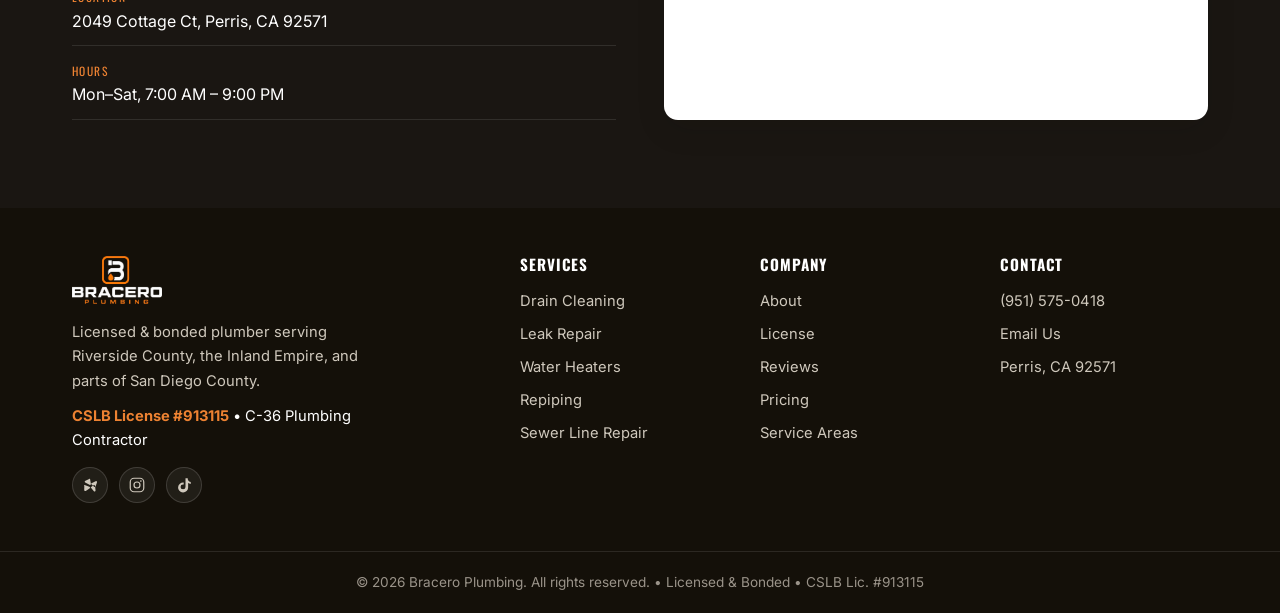
==== commit 4c2b7806: "Split organic site and plumbing-service LP; provision standalone service pages Organic site (index.h" ====
--- a/index.html
+++ b/index.html
@@ -2,6 +2,27 @@
 <html lang="en">
 
 <head>
+  <!-- Google Tag Manager -->
+  <script>(function(w,d,s,l,i){w[l]=w[l]||[];w[l].push({'gtm.start':
+  new Date().getTime(),event:'gtm.js'});var f=d.getElementsByTagName(s)[0],
+  j=d.createElement(s),dl=l!='dataLayer'?'&l='+l:'';j.async=true;j.src=
+  'https://www.googletagmanager.com/gtm.js?id='+i+dl;f.parentNode.insertBefore(j,f);
+  })(window,document,'script','dataLayer','GTM-KBTQDS4F');</script>
+  <!-- End Google Tag Manager -->
+  <!-- Google tag (gtag.js) -->
+  <script async src="https://www.googletagmanager.com/gtag/js?id=AW-18451713927"></script>
+  <script>
+    window.dataLayer = window.dataLayer || [];
+    function gtag(){dataLayer.push(arguments);}
+    gtag('js', new Date());
+
+    gtag('config', 'AW-18451713927');
+  </script>
+  <script>
+    gtag('config', 'AW-18451713927/EEK7CPe-joQdEIefu95E', {
+      'phone_conversion_number': '(951) 575-0418'
+    });
+  </script>
   <meta charset="UTF-8" />
   <meta name="viewport" content="width=device-width, initial-scale=1.0" />
 
@@ -130,6 +151,10 @@
 </head>
 
 <body>
+<!-- Google Tag Manager (noscript) -->
+<noscript><iframe src="https://www.googletagmanager.com/ns.html?id=GTM-KBTQDS4F"
+height="0" width="0" style="display:none;visibility:hidden"></iframe></noscript>
+<!-- End Google Tag Manager (noscript) -->
 
   <!-- ===================== PROMO BANNER ===================== -->
   <div class="promo-banner">
@@ -153,7 +178,7 @@
           <span></span><span></span><span></span>
         </button>
         <ul class="nav-list" id="navList">
-          <li><a href="plumbing-service.html">Plumbing Services</a></li>
+          <li><a href="#services">Services</a></li>
           <li><a href="#pricing">Pricing</a></li>
           <li><a href="#reviews">Reviews</a></li>
           <li><a href="#about">About</a></li>
@@ -651,11 +676,11 @@
       <div class="footer-col">
         <h4>Services</h4>
         <ul>
-          <li><a href="plumbing-service.html#drain-cleaning">Drain Cleaning</a></li>
-          <li><a href="plumbing-service.html#leak-repair">Leak Repair</a></li>
-          <li><a href="plumbing-service.html#water-heaters">Water Heaters</a></li>
-          <li><a href="plumbing-service.html#repiping">Repiping</a></li>
-          <li><a href="plumbing-service.html#sewer-line">Sewer Line Repair</a></li>
+          <li><a href="services/drain-cleaning.html">Drain Cleaning</a></li>
+          <li><a href="services/leak-repair.html">Leak Repair</a></li>
+          <li><a href="services/water-heaters.html">Water Heaters</a></li>
+          <li><a href="services/repiping.html">Repiping</a></li>
+          <li><a href="services/sewer-line-repair.html">Sewer Line Repair</a></li>
         </ul>
       </div>
       <div class="footer-col">
